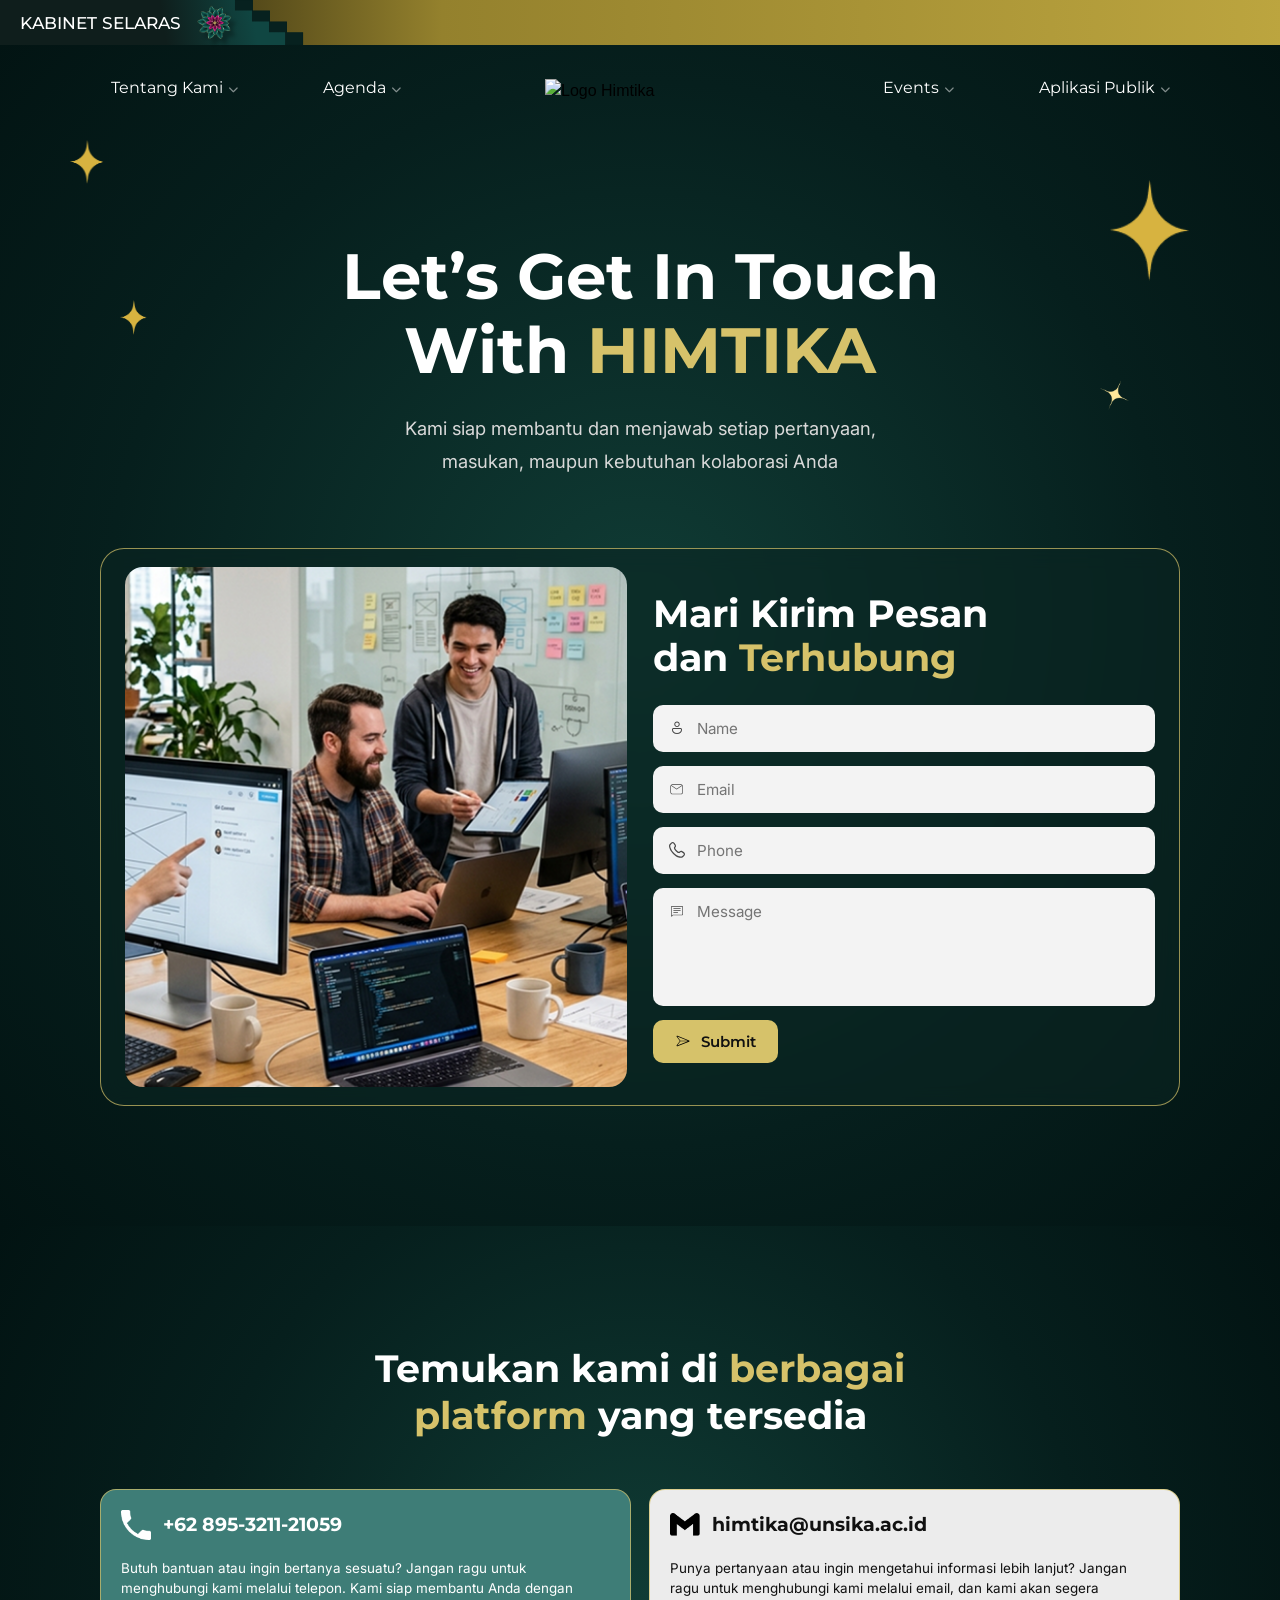
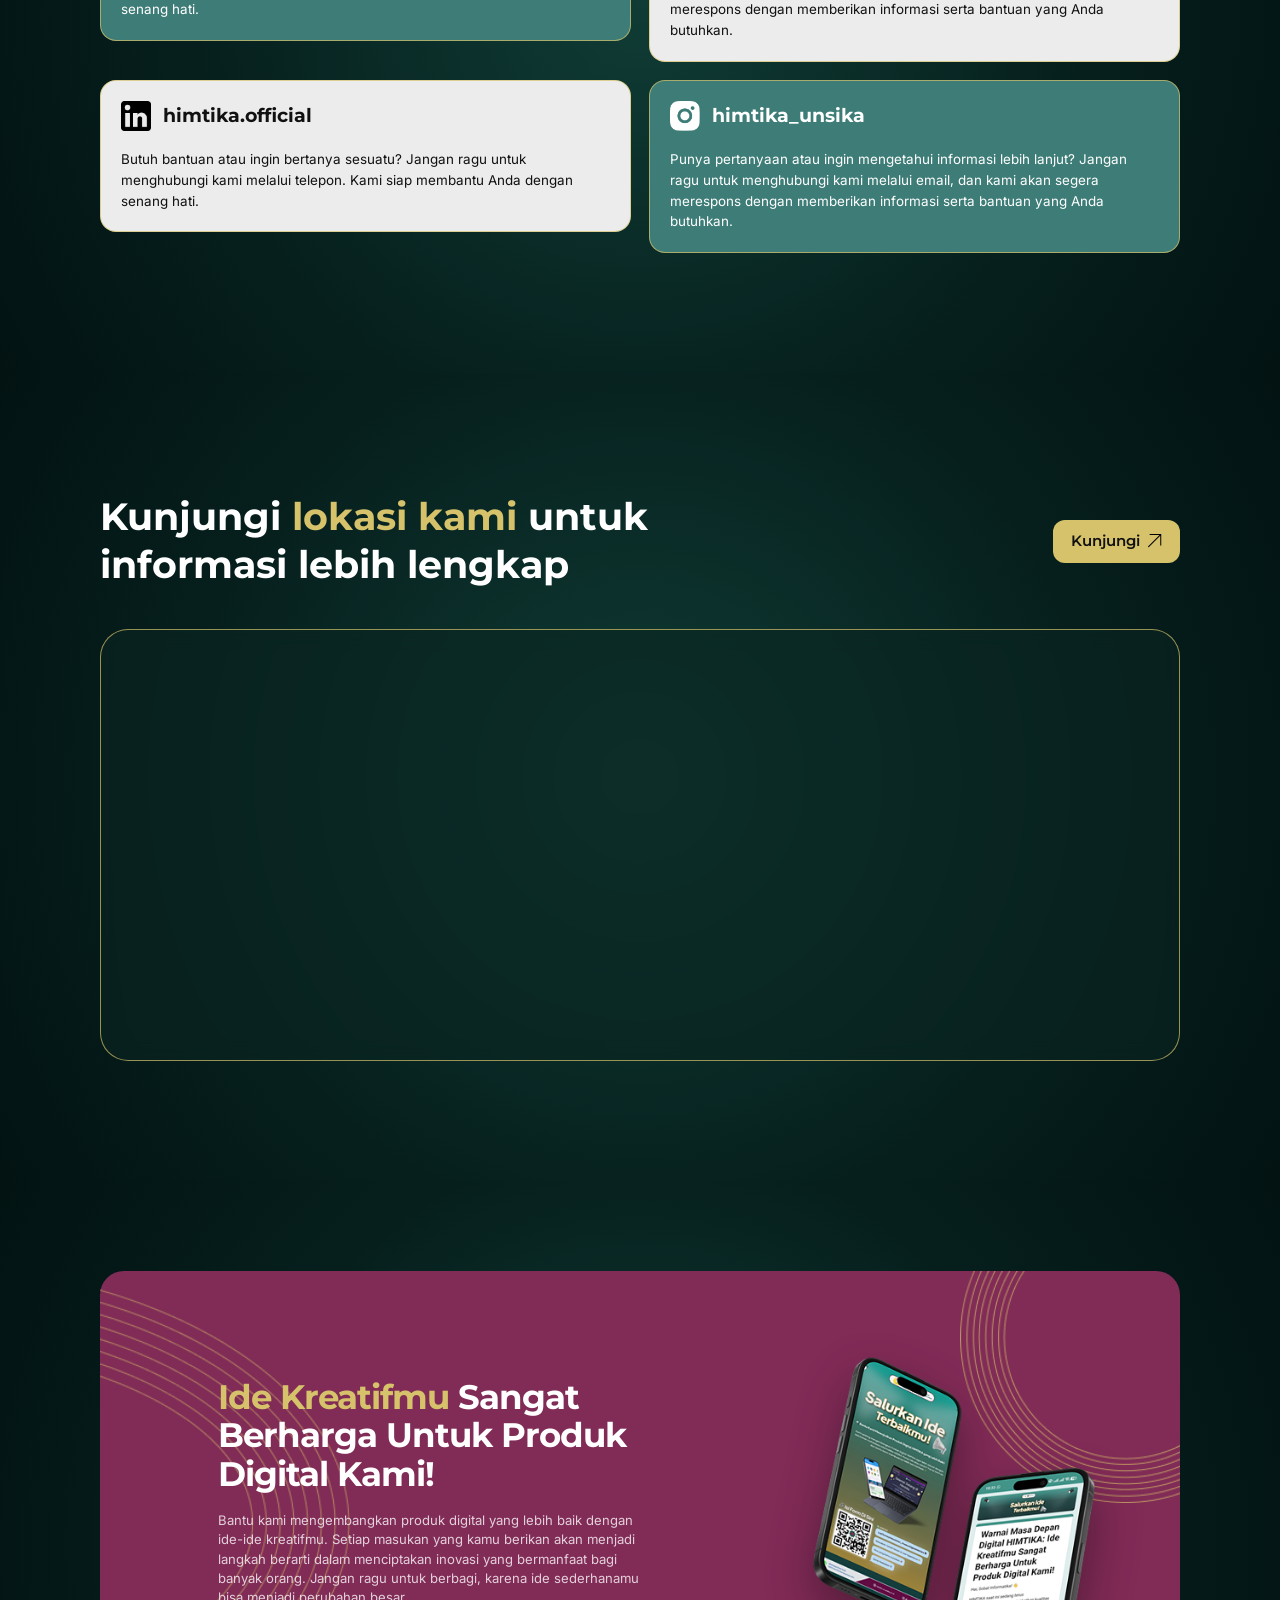
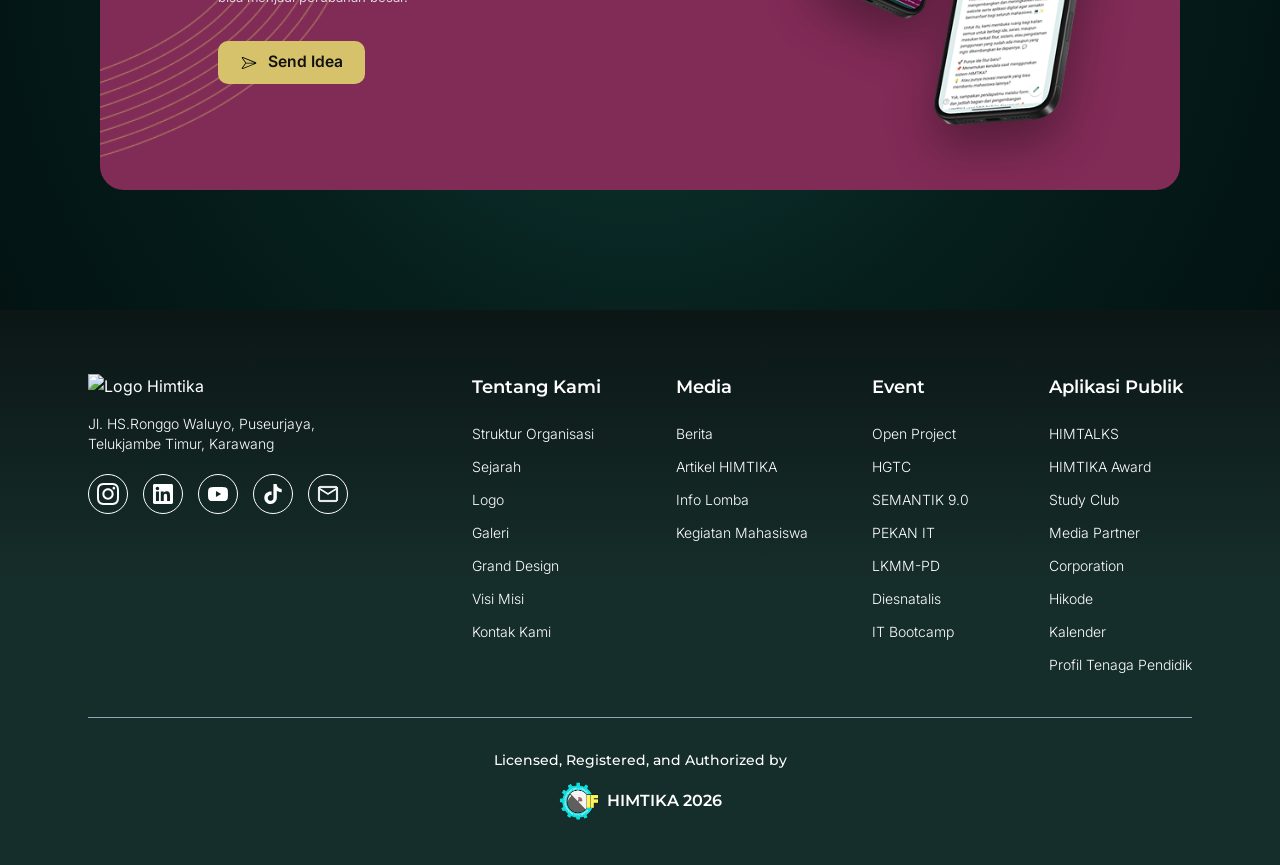
==== Contact-Us/index.html @ 3c277a7e "update link2" ====
<!DOCTYPE html>
<html lang="en">

<head>
    <meta charset="utf-8">
    <title>HIMTIKA - Himpunan Mahasiswa Informatika Unsika</title>

    <meta name="description" content="Rangkaian acara yang diselenggarakan untuk memperingati hari lahirnya HIMTIKA" />
    <meta name="keywords" content="HIMTIKA, Dies Natalis VIII, Himpunan Mahasiswa Informatika, UNSIKA, Informatika" />

    <!-- Stylesheets -->
    <link href="assets/css/style.css" rel="stylesheet">
    <link href="assets/css/responsive.css" rel="stylesheet">
    
    <link rel="stylesheet" href="https://cdnjs.cloudflare.com/ajax/libs/font-awesome/6.0.0-beta3/css/all.min.css">
    <link rel="shortcut icon" href="assets/img/logo/Himtika.png" type="image/x-icon">
    <link rel="icon" href="assets/img/logo/Himtika.png" type="image/x-icon">

    <!-- font -->
  <link rel="preconnect" href="https://fonts.googleapis.com">
  <link rel="preconnect" href="https://fonts.gstatic.com" crossorigin>

  <link href="https://fonts.googleapis.com/css2?family=Inter:wght@400;500;600;700;800&family=Montserrat:wght@600;700;800&display=swap" rel="stylesheet">


    
    <!-- Responsive -->
    <meta http-equiv="X-UA-Compatible" content="IE=edge">
    <meta name="viewport" content="width=device-width, initial-scale=1.0, maximum-scale=1.0, user-scalable=0">
</head>

<body>
    <div class="page-wrapper">
        <!-- Preloader -->
        <div class="preloader">
            <div class="icon"></div>
            <div class="other-icon"></div>
        </div>

        <!-- Main Header -->
        <header class="main-header header-absolute" id="main-header">
            <!-- Header Top -->
            <div class="header-top">
                <!-- Start Live News -->
                <div class="live-news top">
                    <div class="auto-container clearfix">
                        <div class="rectangle">
                            <span class="kabinet-selaras">KABINET SELARAS</span>
                            <img class="rectangle-img" src="assets/img/icon/main-rectangle.svg" alt="Rectangle">
                            <img class="rectangle-shadow" src="assets/img/icon/shadow-rectangle.svg"
                                alt="Shadow Rectangle"></img>
                            <img class="selaras" src="assets/img/logo/selaras.webp" alt="Selaras">
                        </div>
                        <div class="marquee">
                            <span>Nantikan berbagai <a href="https://www.instagram.com/himtika_unsika/"
                                    target="_blank">Events</a> seru HIMTIKA dengan selalu mengikuti akun media sosial
                                dan website kami!</span>
                        </div>
                    </div>
                </div>
                <!-- End Live News -->
            </div>

            <!-- Header Upper -->
            <div class="header-upper">
                <div class="inner-container">
                    <div class="auto-container clearfix">
                        <!--Nav Box-->
                        <div class="nav-outer clearfix">
                            <div class="logo-outer">
                                <a href="index.html">
                                    <img src="assets/img/logo/himtika-header.svg" alt="Logo Himtika"
                                        title="HIMTIKA">
                                </a>
                            </div>
                            <!--Mobile Navigation Toggler-->
                            <div class="mobile-nav-toggler"><span class="icon fas fa-bars"></span></div>

                            <!-- Main Menu -->
                            <nav class="main-menu navbar-expand-md navbar-light">
                                <div class="collapse navbar-collapse show clearfix" id="navbarSupportedContent">
                                    <ul class="navigation clearfix pull-left">
                                        <li class="dropdown">
                                            <a href="#">Tentang Kami<i
                                                    class="fas fa-chevron-down arrow"></i></a>
                                            <ul>
                                                <li>
                                                    <a href="https://himtika.cs.unsika.ac.id/sejarah-himtika/">Sejarah</a>
                                                </li>
                                                <li>
                                                    <a href="https://himtika.cs.unsika.ac.id/logo-himtika/">Logo</a>
                                                </li>
                                                <li>
                                                    <a href="https://himtika.cs.unsika.ac.id/visi-misi/">Visi Misi</a>
                                                </li>
                                                <li>
                                                    <a href="https://himtika.cs.unsika.ac.id/struktur-organisasi/">Struktur Organisasi</a>
                                                </li>
                                                <li>
                                                    <a href="https://himtika.cs.unsika.ac.id/grand-design-himtika-2024">Grand Design HIMTIKA</a>
                                                </li>
                                                <li>
                                                    <a href="https://himtika.cs.unsika.ac.id/galeri-himtika/">Galeri HIMTIKA</a>
                                                </li>
                                                <li>
                                                    <a href="https://himtika.cs.unsika.ac.id/kontak-kami/">Kontak Kami</a>
                                                </li>
                                            </ul>
                                        </li>
                                        <li class="dropdown"><a href="#">Agenda<i
                                                    class="fas fa-chevron-down arrow"></i></a>
                                            <ul class="sub_menu">
                                                <li><a href="https://himtika.cs.unsika.ac.id/himtika-awards/">Himtika
                                                        Awards</a></li>
                                            </ul>
                                        </li>
                                    </ul>

                                    <ul class="navigation pull-right clearfix">
                                        <li class="dropdown"><a href="#">Events<i
                                                    class="fas fa-chevron-down arrow"></i></a>
                                            <ul class="sub_menu">
                                                <li><a href="https://himtika.cs.unsika.ac.id/open-project/">Open
                                                        Project</a></li>
                                                <li><a href="https://himtika.cs.unsika.ac.id/semantik_9/">SEMANTIK</a>
                                                </li>
                                                <li><a href="https://himtika.cs.unsika.ac.id/studyclub-2024/">Study
                                                        Club</a></li>
                                                <li><a href="https://himtika.cs.unsika.ac.id/lkmmpd/">LKMM-PD</a></li>
                                                <li><a href="https://himtika.cs.unsika.ac.id/pekan-it/">Pekan IT</a>
                                                </li>
                                                <li><a
                                                        href="https://himtika.cs.unsika.ac.id/diesnatalis">Diesnatalis</a>
                                                </li>
                                                <li><a href="https://himtika.cs.unsika.ac.id/it-bootcamp/">IT
                                                        Bootcamp</a></li>
                                            </ul>
                                        </li>
                                        <li class="dropdown"><a href="#">Aplikasi Publik<i
                                                    class="fas fa-chevron-down arrow"></i></a>
                                            <ul class="sub_menu">
                                                <li><a href="https://himtalks.vercel.app/himtalks">Himtalks</a></li>
                                                <li><a href="https://himtika.cs.unsika.ac.id/hikode/">Hikode</a></li>
                                                <li><a href="https://himtika.cs.unsika.ac.id/kalendar/">Kalendar</a>
                                                </li>
                                                <li><a
                                                        href="https://himtika.cs.unsika.ac.id/corporation/">Corporation</a>
                                                </li>
                                                <li><a href="https://himtika.cs.unsika.ac.id/dosen/">Profil Tenaga
                                                        Pendidik</a></li>
                                            </ul>
                                        </li>
                                    </ul>
                                </div>
                            </nav>
                            <!-- Main Menu End-->
                        </div>
                    </div>
                </div>
            </div>
            <!--End Header Upper-->

            <!-- Mobile Menu  -->
            <div class="mobile-menu">
                <div class="menu-backdrop"></div>
                <div class="close-btn"><span class="icon fas fa-times" style="font-size: 28px;"></span></div>

                <nav class="menu-box">
                    <div class="nav-logo"><a href="index.html"><img src="assets/img/logo/himtika.png" alt=""
                                title=""></a></div>
                    <div class="menu-outer"></div>
                    <!--Social Links-->
                    <div class="social-links">
                        <ul class="clearfix">
                            <li>
                                <a href="https://www.instagram.com/himtika_unsika/" target="_blank"><i
                                        class="fab fa-instagram"></i></a>
                                <a href="https://www.linkedin.com/company/himtika/" target="_blank"><i
                                        class="fab fa-linkedin"></i></a>
                                <a href="https://www.youtube.com/@himtikaofficial4428" target="_blank"><i
                                        class="fab fa-youtube"></i></a>
                                <a href="https://www.tiktok.com/@himtika_unsika" target="_blank"><i
                                        class="fab fa-tiktok"></i></a>
                                <a href="https://mail.google.com/mail/?view=cm&fs=1&to=himtika@unsika.ac.id" target="_blank"><i
                                        class="fa-regular fa-envelope"></i></a>
                            </li>
                        </ul>
                    </div>
                </nav>
            </div>
            <!-- End Mobile Menu -->
        </header>
        <!-- End Main Header -->

        
<section class="contact-hero">

  <!-- decorative stars -->
  <img src="assets/long.png" class="star star-1" alt="">
  <img src="assets/long.png" class="star star-2" alt="">
  <img src="assets/wide.png" class="star star-3" alt="">
  <img src="assets/long.png" class="star star-4" alt="">

  <div class="auto-container">

    <div class="hero-text">
      <h1>
        Let’s Get In Touch <br>
        With <span>HIMTIKA</span>
      </h1>

      <p>
        Kami siap membantu dan menjawab setiap pertanyaan,<br> masukan, maupun kebutuhan kolaborasi Anda
      </p>
    </div>

    <div class="contact-box">

      <!-- image -->
      <div class="contact-image">
        <img src="assets/contact.png" alt="">
      </div>

      <!-- form -->
      <div class="contact-form">

        <h2>
          Mari Kirim Pesan <br>
          dan <span>Terhubung</span>
        </h2>

        <!-- FORM TETAP SAMA VISUALNYA, CUMA DITAMBAH ID + NAME -->
        <form id="contactForm" method="">

          <div class="input-box">
            <img src="assets/nama.svg" alt="">
            <input type="text" name="username" placeholder="Name">
          </div>

          <div class="input-box">
            <img src="assets/email.svg" alt="">
            <input type="email" name="email" placeholder="Email">
          </div>

          <div class="input-box">
            <img src="assets/phone.svg" alt="">
            <input type="text" name="phone" placeholder="Phone">
          </div>

          <div class="input-box textarea-box">
            <img src="assets/pesan.svg" alt="">
            <textarea name="comment" placeholder="Message"></textarea>
          </div>

          <button type="submit">
            <img src="assets/Pesawat.svg" alt="">
            Submit
          </button>

        </form>

      </div>

    </div>

  </div>
</section>

<!-- ONLY ADD SCRIPT (TIDAK SENTUH UI) -->
<script>
const scriptURL = "https://script.google.com/macros/s/AKfycbyoQOInEKuhytrSJQiJR6n3u-Tu2e714HyPl6Jo0d_sIv0jNWwjlyUCiAUloawFmO-I/exec";
const form = document.getElementById("contactForm");

form.addEventListener("submit", e => {
  e.preventDefault();

  fetch(scriptURL, {
    method: "POST",
    body: new FormData(form)
  })
  .then(response => response.text())
  .then(data => {
    alert("Terkirim 🚀");
    form.reset();
  })
  .catch(error => {
    alert("Gagal 😢");
    console.log(error);
  });
});
</script>

<!-- =========================================
     CONTACT PLATFORM SECTION
========================================= -->

<section class="platform-section">

    <div class="auto-container">

        <!-- TITLE -->
        <div class="platform-title">

            <h2>
                Temukan kami di <span>berbagai <br>
                platform</span> yang tersedia
            </h2>

        </div>

        <!-- GRID -->
<div class="platform-grid">

    <!-- CARD 1 -->
<a href="https://wa.me/62895321121059"
   class="platform-link"
   target="_blank">

    <div class="platform-card green-card">

        <div class="platform-header">
            <img src="assets/telp.png" alt="">
            <h3>+62 895-3211-21059</h3>
        </div>

        <p>
            Butuh bantuan atau ingin bertanya sesuatu?
            Jangan ragu untuk menghubungi kami melalui telepon.
            Kami siap membantu Anda dengan senang hati.
        </p>

    </div>

</a>

    <!-- CARD 2 -->
<a href="mailto:himtika@unsika.ac.id"
   class="platform-link">

    <div class="platform-card white-card">

        <div class="platform-header">
            <img src="assets/mail.png" alt="">
            <h3>himtika@unsika.ac.id</h3>
        </div>

        <p>
            Punya pertanyaan atau ingin mengetahui informasi lebih lanjut?
            Jangan ragu untuk menghubungi kami melalui email,
            dan kami akan segera merespons dengan memberikan
            informasi serta bantuan yang Anda butuhkan.
        </p>

    </div>

</a>

    <!-- CARD 3 -->
    <a href="https://www.linkedin.com/company/himtikaofficial/"
       class="platform-link"
       target="_blank">

        <div class="platform-card white-card">

            <div class="platform-header">
                <img src="assets/in.png" alt="">
                <h3>himtika.official</h3>
            </div>

            <p>
                Butuh bantuan atau ingin bertanya sesuatu?
                Jangan ragu untuk menghubungi kami melalui telepon.
                Kami siap membantu Anda dengan senang hati.
            </p>

        </div>

    </a>

    <!-- CARD 4 -->
    <a href="https://www.instagram.com/himtika_unsika?igsh=dmwzbDF4MjlwNHcw"
       class="platform-link"
       target="_blank">

        <div class="platform-card green-card">

            <div class="platform-header">
                <img src="assets/ig.png" alt="">
                <h3>himtika_unsika</h3>
            </div>

            <p>
                Punya pertanyaan atau ingin mengetahui informasi lebih lanjut?
                Jangan ragu untuk menghubungi kami melalui email,
                dan kami akan segera merespons dengan memberikan
                informasi serta bantuan yang Anda butuhkan.
            </p>

        </div>

    </a>

</div>
    </div>
</section>


<!-- =========================================
     MAP LOCATION SECTION
========================================= -->

<section class="maps-section">

    <div class="auto-container">

        <!-- TOP -->
        <div class="maps-top">

            <h2>
                Kunjungi <span>lokasi kami</span> untuk <br>
                informasi lebih lengkap
            </h2>

            <a href="https://maps.app.goo.gl/P3UYVWmLbXUGAi846" class="maps-button">
                Kunjungi
                <img src="assets/arrow.png" alt="">
            </a>

        </div>

        <!-- MAP -->
        <div class="card-maps">

            <iframe src="https://www.google.com/maps/embed?pb=!1m18!1m12!1m3!1d3294.279626168863!2d107.29929059999999!3d-6.3255723999999995!2m3!1f0!2f0!3f0!3m2!1i1024!2i768!4f13.1!3m3!1m2!1s0x2e69779e9b1fecad%3A0x5950cd784fba4873!2sPEMDA%2022!5e1!3m2!1sid!2sid!4v1778399836463!5m2!1sid!2sid" 
            width="600" 
            height="450" 
            style="border:0;" 
            allowfullscreen="" 
            loading="lazy" 
            referrerpolicy="no-referrer-when-downgrade">
        </iframe>

        </div>

    </div>

</section>


<!-- IDEA -->
<section class="idea-section">

  <!-- Ornamen kiri -->
  <img src="assets/circle2.png" 
       alt="" 
       class="ornament ornament-left">

  <!-- Ornamen kanan -->
  <img src="assets/circle1.png" 
       alt="" 
       class="ornament ornament-right">

  <div class="container idea-wrapper">

    <!-- Text -->
    <div class="idea-content">

      <h2 class="idea-title">
        <span>Ide Kreatifmu</span> Sangat
        Berharga Untuk
        Produk Digital Kami!
      </h2>

      <p class="idea-desc">
        Bantu kami mengembangkan produk digital yang lebih baik dengan ide-ide kreatifmu. Setiap
        masukan yang kamu berikan akan menjadi langkah berarti dalam menciptakan inovasi yang
        bermanfaat bagi banyak orang. Jangan ragu untuk berbagi, karena ide sederhanamu bisa menjadi
        perubahan besar.
      </p>

      <a href="https://forms.gle/dpkTctir2LRiBc7EA" class="idea-btn">
        <img src="assets/Pesawat.svg" alt="">
        Send Idea
      </a>

    </div>

    <!-- 1 gambar HP -->
    <div class="idea-image">
      <img src="assets/ip.png" alt="Mockup Phone">
    </div>

  </div>
</section>

        <!-- Back To Top Button -->
        <button class="button back-to-top" id="backToTop">
            <svg class="svg" xmlns="http://www.w3.org/2000/svg" height="25px" viewBox="0 -960 960 960" width="25px" fill="#000000">
                <path d="M440-160v-487L216-423l-56-57 320-320 320 320-56 57-224-224v487h-80Z"></path>
            </svg>
        </button>
        <!-- Back To Top Button -->

        <!----Start Footer-->
        <footer class="site-footer">
            <div class="footer-container">
                <div class="footer-main-row">
                    <div class="footer-brand-col">
                        <div class="brand-content">
                            <div class="logo-address-group">
                                <img src="assets/img/logo/himtika-header.svg" alt="Logo Himtika" class="footer-logo" />
                                <p class="footer-address">Jl. HS.Ronggo Waluyo, Puseurjaya, Telukjambe Timur, Karawang</p>
                            </div>
                            <div class="footer-social-wrapper">
                                <a href="https://www.instagram.com/himtalks_?igsh=MW5tYm1iNG9udDB3dA==" target="_blank" class="footer-social-link">
                                    <svg width="22" viewBox="0 0 24 24" fill="currentColor" xmlns="http://www.w3.org/2000/svg"><path d="M12 0C8.74 0 8.333.015 7.053.072 5.775.132 4.905.333 4.14.63c-.789.306-1.459.717-2.126 1.384S.935 3.35.63 4.14C.333 4.905.131 5.775.072 7.053.012 8.333 0 8.74 0 12s.015 3.667.072 4.947c.06 1.277.261 2.148.558 2.913.306.788.717 1.459 1.384 2.126.667.666 1.336 1.079 2.126 1.384.766.296 1.636.499 2.913.558C8.333 23.988 8.74 24 12 24s3.667-.015 4.947-.072c1.277-.06 2.148-.262 2.913-.558.788-.306 1.459-.718 2.126-1.384.666-.667 1.079-1.335 1.384-2.126.296-.765.499-1.636.558-2.913.06-1.28.072-1.687.072-4.947s-.015-3.667-.072-4.947c-.06-1.277-.262-2.149-.558-2.913-.306-.789-.718-1.459-1.384-2.126C21.319 1.347 20.651.935 19.86.63c-.765-.297-1.636-.499-2.913-.558C15.667.012 15.26 0 12 0zm0 2.16c3.203 0 3.585.016 4.85.071 1.17.055 1.805.249 2.227.415.562.217.96.477 1.382.896.419.42.679.819.896 1.381.164.422.36 1.057.413 2.227.057 1.266.07 1.646.07 4.85s-.015 3.585-.074 4.85c-.061 1.17-.256 1.805-.421 2.227-.224.562-.479.96-.899 1.382-.419.419-.824.679-1.38.896-.42.164-1.065.36-2.235.413-1.274.057-1.649.07-4.859.07-3.211 0-3.586-.015-4.859-.074-1.171-.061-1.816-.256-2.236-.421-.569-.224-.96-.479-1.379-.899-.421-.419-.69-.824-.9-1.38-.165-.42-.359-1.065-.42-2.235-.045-1.26-.061-1.649-.061-4.844 0-3.196.016-3.586.061-4.861.061-1.17.255-1.814.42-2.234.21-.57.479-.96.9-1.381.419-.419.81-.689 1.379-.898.42-.166 1.051-.361 2.221-.421 1.275-.045 1.65-.06 4.859-.06l.045.03zm0 3.678c-3.405 0-6.162 2.76-6.162 6.162 0 3.405 2.76 6.162 6.162 6.162 3.405 0 6.162-2.76 6.162-6.162 0-3.405-2.76-6.162-6.162-6.162zM12 16c-2.21 0-4-1.79-4-4s1.79-4 4-4 4 1.79 4 4-1.79 4-4 4zm7.846-10.405c0 .795-.646 1.44-1.44 1.44-.795 0-1.44-.646-1.44-1.44 0-.794.646-1.439 1.44-1.439.793-.001 1.44.645 1.44 1.439z" /></svg>
                                </a>
                                <a href="https://www.linkedin.com/company/himtika/" target="_blank" class="footer-social-link">
                                    <svg width="20" viewBox="0 0 24 24" fill="currentColor" xmlns="http://www.w3.org/2000/svg"><path d="M22.2235 0H1.772C0.792 0 0 0.7735 0 1.73V22.265C0 23.222 0.792 24 1.772 24H22.2235C23.2035 24 24 23.222 24 22.27V1.73C24 0.773 23.203 0 22.2235 0ZM7.12 20.4515H3.558V8.9955H7.1205L7.12 20.4515ZM5.339 7.435C5.06781 7.43546 4.79918 7.38246 4.54849 7.27903C4.29779 7.17559 4.06995 7.02376 3.87798 6.83221C3.686 6.64065 3.53367 6.41314 3.4297 6.16267C3.32572 5.9122 3.27213 5.64369 3.272 5.3725C3.27213 5.10131 3.32572 4.8328 3.4297 4.58233C3.53367 4.33186 3.686 4.10435 3.87798 3.91279C4.06995 3.72124 4.29779 3.56941 4.54849 3.46597C4.79918 3.36254 5.06781 3.30954 5.339 3.31C5.88601 3.31 6.41061 3.5273 6.79741 3.91409C7.1842 4.30089 7.4015 4.82549 7.4015 5.3725C7.4015 5.91951 7.1842 6.44411 6.79741 6.83091C6.41061 7.2177 5.88601 7.435 5.339 7.435ZM20.4515 20.452H16.894V14.883C16.894 13.5565 16.8705 11.8455 15.042 11.8455C13.1905 11.8455 12.9095 13.2935 12.9095 14.789V20.4515H9.356V8.9955H12.769V10.5605H12.8155C13.289 9.6605 14.4515 8.7095 16.181 8.7095C19.786 8.7095 20.4515 11.0815 20.4515 14.1655V20.452Z" /></svg>
                                </a>
                                <a href="https://www.youtube.com/@himtikaofficial4428" target="_blank" class="footer-social-link">
                                    <svg width="20" viewBox="0 0 24 24" fill="currentColor" xmlns="http://www.w3.org/2000/svg"><path d="M23.498 6.186a3.016 3.016 0 0 0-2.122-2.136C19.505 3.545 12 3.545 12 3.545s-7.505 0-9.377.505A3.017 3.017 0 0 0 .502 6.186C0 8.07 0 12 0 12s0 3.93.502 5.814a3.016 3.016 0 0 0 2.122 2.136c1.871.505 9.376.505 9.376.505s7.505 0 9.377-.505a3.015 3.015 0 0 0 2.122-2.136C24 15.93 24 12 24 12s0-3.93-.502-5.814zM9.545 15.568V8.432L15.818 12l-6.273 3.568z" /></svg>
                                </a>
                                <a href="https://www.tiktok.com/@himtika_unsika" target="_blank" class="footer-social-link">
                                    <svg width="20" viewBox="0 0 24 24" fill="currentColor" xmlns="http://www.w3.org/2000/svg"><path d="M12.525.02c1.31-.02 2.61-.01 3.91-.02.08 1.53.63 3.09 1.75 4.17 1.12 1.11 2.7 1.62 4.24 1.79v4.03c-1.44-.05-2.89-.35-4.2-.97-.57-.26-1.1-.59-1.62-.93-.01 2.92.01 5.84-.02 8.75-.08 1.4-.54 2.79-1.35 3.94-1.31 1.92-3.58 3.17-5.91 3.21-1.43.08-2.86-.31-4.08-1.03-2.02-1.19-3.44-3.37-3.65-5.71-.02-.5-.03-1-.01-1.49.18-1.9 1.12-3.72 2.58-4.96 1.66-1.44 3.98-2.13 6.15-1.72.02 1.48-.04 2.96-.04 4.44-.99-.32-2.15-.23-3.02.37-.63.41-1.11 1.04-1.36 1.75-.21.51-.15 1.07-.14 1.61.24 1.64 1.82 3.02 3.5 2.87 1.12-.01 2.19-.66 2.77-1.61.19-.33.4-.67.41-1.06.1-1.79.06-3.57.07-5.36.01-4.03-.01-8.05.02-12.07z" /></svg>
                                </a>
                                <a href="https://mail.google.com/mail/?view=cm&fs=1&to=himtika@unsika.ac.id" target="_blank" class="footer-social-link">
                                    <svg width="24" viewBox="0 0 28 28" fill="currentColor" xmlns="http://www.w3.org/2000/svg"><path d="M4.66626 5.1665H23.3333C24.3403 5.1665 25.1661 5.99247 25.1663 6.99951V20.9995C25.1663 22.0067 24.3404 22.8335 23.3333 22.8335H4.66626C3.65922 22.8333 2.83325 22.0066 2.83325 20.9995V6.99951C2.83342 6.05552 3.55932 5.27085 4.47974 5.17627L4.66626 5.1665ZM23.0686 8.90869L13.9993 14.5767L4.93188 8.90869L4.16626 8.43115V21.4995H23.8333V8.43115L23.0686 8.90869ZM4.40161 7.42432L13.7346 13.2573L14.0002 13.4224L14.2649 13.2573L23.5979 7.42432L25.0764 6.49951H2.9231L4.40161 7.42432Z" fill="currentColor" stroke="currentColor"/></svg>
                                </a>
                            </div>
                        </div>
                    </div>

                    <div class="footer-grid-col">
                        <div class="footer-links-grid">
                            <div class="link-group tentang-kami">
                                <div>
                                    <h3 class="group-title">Tentang Kami</h3>
                                    <ul class="group-list">
                                        <li><a href="https://himtika.cs.unsika.ac.id/struktur-organisasi">Struktur Organisasi</a></li>
                                        <li><a href="https://himtika.cs.unsika.ac.id/sejarah-himtika">Sejarah</a></li>
                                        <li><a href="https://himtika.cs.unsika.ac.id/logo-himtika">Logo</a></li>
                                        <li><a href="https://himtika.cs.unsika.ac.id/galeri-himtika">Galeri</a></li>
                                        <li><a href="https://himtika.cs.unsika.ac.id/grand-design-himtika-2024">Grand Design</a></li>
                                        <li><a href="https://himtika.cs.unsika.ac.id/visi-misi">Visi Misi</a></li>
                                        <li><a href="https://himtika.cs.unsika.ac.id/kontak-kami">Kontak Kami</a></li>
                                    </ul>
                                </div>
                            </div>

                            <div class="link-group align-right-lg media-hp-footer">
                                <div>
                                    <h3 class="group-title">Media</h3>
                                    <ul class="group-list">
                                        <li><a href="https://www.instagram.com/himtika_unsika/" target="_blank">Berita</a></li>
                                        <li><a href="https://www.instagram.com/himtika_unsika/" target="_blank">Artikel HIMTIKA</a></li>
                                        <li><a href="https://www.instagram.com/cnc_himtika/" target="_blank">Info Lomba</a></li>
                                        <li><a href="https://www.instagram.com/himtika_unsika/" target="_blank">Kegiatan Mahasiswa</a></li>
                                    </ul>
                                </div>
                            </div>

                            <div class="link-group align-center-lg">
                                <div>
                                    <h3 class="group-title">Event</h3>
                                    <ul class="group-list">
                                        <li><a href="https://himtika.cs.unsika.ac.id/open-project/" target="_blank">Open Project</a></li>
                                        <li><a href="https://himtika.cs.unsika.ac.id/hgtc/" target="_blank">HGTC</a></li>
                                        <li><a href="https://himtika.cs.unsika.ac.id/semantik_9/" target="_blank">SEMANTIK 9.0</a></li>
                                        <li><a href="https://himtika.cs.unsika.ac.id/pekan-it/" target="_blank">PEKAN IT</a></li>
                                        <li><a href="https://himtika.cs.unsika.ac.id/lkmmpd/" target="_blank">LKMM-PD</a></li>
                                        <li><a href="https://himtika.cs.unsika.ac.id/diesnatalis/" target="_blank">Diesnatalis</a></li>
                                        <li><a href="https://himtika.cs.unsika.ac.id/it-bootcamp/" target="_blank">IT Bootcamp</a></li>
                                    </ul>
                                </div>
                            </div>

                            <div class="link-group align-right-lg aplikasi-publik">
                                <div>
                                    <h3 class="group-title aplikasi-publik">Aplikasi Publik</h3>
                                    <ul class="group-list">
                                        <li><a href="https://himtalks.vercel.app/himtalks" target="_blank">HIMTALKS</a></li>
                                        <li><a href="https://himtika.cs.unsika.ac.id/himtika-awards/" target="_blank">HIMTIKA Award</a></li>
                                        <li><a href="https://himtika.cs.unsika.ac.id/studyclub-2024/" target="_blank">Study Club</a></li>
                                        <li><a href="https://himtika.cs.unsika.ac.id/media-partner/" target="_blank">Media Partner</a></li>
                                        <li><a href="https://himtika.cs.unsika.ac.id/corporation/" target="_blank">Corporation</a></li>
                                        <li><a href="https://himtika.cs.unsika.ac.id/hikode/" target="_blank">Hikode</a></li>
                                        <li><a href="https://himtika.cs.unsika.ac.id/kalender/" target="_blank">Kalender</a></li>
                                        <li><a href="https://himtika.cs.unsika.ac.id/dosen/" target="_blank">Profil Tenaga Pendidik</a></li>
                                    </ul>
                                </div>
                            </div>
                        </div>
                    </div>
                </div>

                <div class="footer-bottom">
                    <p class="copyright-text">Licensed, Registered, and Authorized by</p>
                    <div class="authorized-brand">
                        <img src="assets/img/logo/HIMTIKA.webp" alt="HIMTIKA" class="mini-logo" />
                        <span>HIMTIKA 2026</span>
                    </div>
                </div>
            </div>
        </footer>
        <!-- Footer End -->

    </div>
    <!--End pagewrapper-->
    <script src="assets/js/jquery.js"></script>
    <script src="assets/js/scrollbar.js"></script>
    <script src="assets/js/script.js"></script>
</body>

</html>
---- Contact-Us/assets/css/style.css ----
/* @import url('https://fonts.googleapis.com/css?family=Figtree'); */
@import url('https://fonts.googleapis.com/css2?family=Figtree:ital,wght@0,300..900;1,300..900&family=Montserrat:ital,wght@0,100..900;1,100..900&display=swap');
@import url('scrollbar.css');
@import url('animated.css'); /* animasi */

* {
    margin: 0;
    padding: 0;
    box-sizing: border-box; /* Sangat krusial biar padding gak nambah lebar elemen */
	
}
html {
	scroll-behavior: smooth;
	line-height: 1.5; 
    -webkit-text-size-adjust: 100%;
    font-family: sans-serif;
}
body {
	overflow-x: hidden;
	border:none;
	outline:none;
	font-size: 100%;
	line-height: inherit;
}
h1, h2, h3, h4, h5, h6 {
    font-size: inherit;
    font-weight: inherit;
}
p {
    margin: 0; 
    line-height: 1.5; 
}
img, svg {
    display: block;
    vertical-align: middle;
}
a {
    text-decoration: none;
	color: inherit;
}
ul,li{
	list-style:none;
}

::-webkit-scrollbar {
	display: none; /* Hide scrollbar for Chrome, Safari and Opera */
}

.page-wrapper{
	position:relative;
	margin:0 auto;
	width:100%;
	min-width:300px;
	z-index: 9;
	overflow: hidden;
}

.auto-container{
	position:static;
	max-width:1200px;
	padding:0px 15px;
	margin:0 auto;
}

ul,li{
	list-style:none;
	padding:0px;
	margin:0px;	
}

/* Posisi navbar kanan dan kiri */

.pull-right{
	float: right;
}

.pull-left{
	float: left;
}

/* Preloader */

.preloader{ 
	position:fixed; 
	left:0px; 
	top:0px; 
	width:100%; 
	height:100%; 
	z-index:999999; 
	background-color:rgba(0,0,0,0); 
} 

.preloader .icon{ 
	position:fixed; 
	left:0px; 
	top:0px; 
	width:100%; 
	height:100%; 
	z-index:1; 
	background-color:rgba(0,0,0,0); 
	background-position:center center; 
	background-repeat:no-repeat; 
	background-image:url(../img/icon/gear\ full\ 9.svg);

	/* GANTI INI: Pakai Pixel biar anteng pas browser ditarik */
    background-size: 974px auto;

	-webkit-transition: all 200ms ease;
	-moz-transition: all 200ms ease;
	-ms-transition: all 200ms ease;
	-o-transition: all 200ms ease;
	transition: all 200ms ease;
	animation: 2s gearAnimation linear infinite;
} 

.preloader .other-icon{ 
	position:fixed; 
	left:0px; 
	top:0px; 
	width:100%; 
	height:100%; 
	z-index:2; 
	background-color:rgba(0,0,0,0); 
	background-position:center center; 
	background-repeat:no-repeat; 
	background-image:url(../img/icon/rebuild\ tanpa\ gear.svg);
	/* GANTI INI: Pakai Pixel juga biar sinkron */
    background-size: 397px auto;
	-webkit-transition: all 200ms ease;
	-moz-transition: all 200ms ease;
	-ms-transition: all 200ms ease;
	-o-transition: all 200ms ease;
	transition: all 200ms ease;
	margin-left: 34px;
} 

.page-loaded .preloader .icon,
.page-loaded .preloader .other-icon{
	opacity:0; 
}

.preloader:before{
	content:'';
	position:absolute;
	left:0;
	top:0;
	width:100%;
	height:100%;
	background:#ffffff;
	z-index:0; 
	-webkit-transform:translateX(0%);
	-ms-transform:translateX(0%);
	transform:translateX(0%);
	-webkit-transition: all 800ms ease;
	-moz-transition: all 800ms ease;
	-ms-transition: all 800ms ease;
	-o-transition: all 800ms ease;
	transition: all 800ms ease;
}

.page-loaded .preloader:before{
	-webkit-transform:translateX(-101%);
	-ms-transform:translateX(-101%);
	transform:translateX(-101%);
}

.preloader:after{
	content:'';
	position:absolute;
	left:0;
	top:0;
	width:100%;
	height:100%;
	background: linear-gradient(to right, #0F1E1C, #1e3d39);
	z-index:2; 
	-webkit-transform:translateX(101%);
	-ms-transform:translateX(101%);
	transform:translateX(101%);
	-webkit-transition: all 800ms ease;
	-moz-transition: all 800ms ease;
	-ms-transition: all 800ms ease;
	-o-transition: all 800ms ease;
	transition: all 800ms ease;
}

.page-loaded .preloader:after{
	-webkit-transform:translateX(-101%);
	-ms-transform:translateX(-101%);
	transform:translateX(-101%);
}

/* Main Header */

/* State 1: Saat di atas (Sticky & Transparan) */
.header-absolute {
    position: absolute !important;
    background-color: transparent !important;
    box-shadow: none !important;
    top: 0;
}

/* State 2: Saat Melayang (Fixed & Glassy) */
.header-fixed {
    position: fixed !important;
    top: 0;
    background-color: rgba(22, 46, 43, 0.4) !important; /* Warna himtika-dark dengan opacity */
    backdrop-filter: blur(10px);
    -webkit-backdrop-filter: blur(10px);
    box-shadow: 0 4px 30px rgba(0, 0, 0, 0.1);
    border-bottom: 1px solid rgba(255, 255, 255, 0.1);
	box-shadow: 0 4px 8px rgba(0, 0, 0, 1); /* Shadow di bawah header */
}

/* .main-header{
	position: fixed;
	display: block;
	width: 100%;
	z-index: 99999;
	background-color:#252742;
} */
.main-header{
	display: block;
	width: 100%;
	z-index: 99999;
	transition: transform 0.5s ease, opacity 0.5s ease !important;
	
}

.main-header .header-top{
	position: relative;
	transition: opacity 0.3s ease;
}

/* Live News */

.live-news {
    background: linear-gradient(to right, black 0%, #94812d 30%, #c5ad43 100%);
    position: fixed;
    width: 115%;
    height: 45px;
    top: 0;
    left: 0;
}

.live-news .auto-container {
    max-width: 100% !important;
    padding: 0 30px !important;
    margin: 0 !important;
}

.live-news .rectangle {
    position: absolute;
    left: 0;
    top: 0;
    width: 310.5px;
    height: 45px;
    z-index: 2;
    display: flex;
    align-items: center;
    justify-content: center;
	gap: 15px;
    box-shadow: #1C1E32;
}

.live-news .rectangle .rectangle-img {
    width: 100%;
    height: 100%;
    position: absolute;
    top: 0;
    left: -13px;
    z-index: 1;
}

.live-news .rectangle .rectangle-shadow {
    width: 100%;
    height: 100%;
    position: absolute;
    top: 0;
    left: 5px;
    z-index: 0;
}

.live-news .rectangle .kabinet-selaras {
    position: relative;
    z-index: 2;
    color: white;
    font-size: 17px;
    font-weight: 500;
    line-height: 20px;
	font-family: "Montserrat";
}

.live-news .rectangle .selaras {
    position: relative;
    z-index: 2;
    width: 45px;
    height: 45px;
    margin: 10px 50px 0 0;
}

.live-news .marquee {
    width: 100%;
    overflow: hidden;
    white-space: nowrap;
    box-sizing: border-box;
    position: relative;
    z-index: 1;
	
}

.live-news .marquee span {
    display: inline-block;
    padding-left: 100%;
    animation: marquee 20s linear infinite;
    color: white;
    align-content: center;
    line-height: 45px;
    font-size: 16px;
    font-family: "Figtree";
	text-shadow: 2px 2px 2px #000040;
}

.live-news .marquee span a {
    color: white;
    text-decoration: underline;
    font-weight: bold;
}

.live-news .marquee span:hover {
    animation-play-state: paused;
}

.main-header .header-top .top{
	position: relative;
}

/*=== Header Upper ===*/
.header-upper{
	position: relative;
	top: 0;
	/* background-color:#252742; */
	height: 87px;
	left: 0;
    right: 0;
	/* box-shadow: 0 4px 8px rgba(0, 0, 0, 1); Shadow di bawah header */
    transition: top 0.3s ease, opacity 0.3s ease, transform 0.3s ease;
}

.header-upper.sticky {
    top: 0;  /* Header akan berada di atas */
}

.main-header .nav-outer .logo-outer{
	position: absolute;
	left: 50%;
	z-index:2;
	transform: translateX(-50%);
	margin-top: 5px;
}

.main-header .nav-outer{
	display: flex;
	align-items: center;
	justify-content: flex-start;
	gap: 15px;
	position: sticky;
	float: right;
	width:100%;
	z-index:1;
}
/* 
.main-header .nav-outer .logo-header{
	display: inline-block;
	max-width: 200px;
	position: relative;
} */

.main-header .nav-outer .logo-outer img{
	position: relative;
	display: inline-block;
	width: 190px;
	/* height: 200px; */
}

/* Main Menu */

.main-menu{
	position:relative;
	float:left;
	width:90%;
	padding: 7px 0;
	margin: auto;
}

.main-menu .navbar-collapse{
	padding:0px;
	display:block !important;
}

.main-menu .navigation{
	position:relative;
	margin: -3px;
}

.main-menu .navigation > li{
	position:relative;
	float:left;
	z-index:2;
	padding:25px 0px;
	margin-right: 85px;
	-webkit-transition:all 300ms ease;
	-moz-transition:all 300ms ease;
	-ms-transition:all 300ms ease;
	-o-transition:all 300ms ease;
	transition:all 300ms ease;
}

.main-menu .navigation > li:last-child{
	margin-right:0px;
}

.main-menu .navigation > li > a{
	font-family: "Montserrat";
	position:relative;
	display:block;
	text-align:center;
	font-size:16px;
	line-height:28px;
	font-weight:400;
	opacity:1;
	color:white;
	padding: 0px;
	z-index:1;
	-webkit-transition:all 300ms ease;
	-moz-transition:all 300ms ease;
	-ms-transition:all 300ms ease;
	-o-transition:all 300ms ease;
	transition:all 300ms ease;
}

.main-menu .navigation > li:hover > a,
.main-menu .navigation > li.current > a{
	color: #ffffff;
}

.main-menu .navigation > li > ul{
	position:absolute;
	left:0px;
	top:100%;
	width:230px;
	z-index:100; 
	display: block !important;
	opacity: 0;
    visibility: hidden;
	overflow: hidden;

    transform: translateY(30px);
    transition: all 400ms ease; 

	padding: 0px 0px;
	background-color: #ffffff;
	border-top: 2px solid #00978d;
	border-bottom: 2px solid #00978d;
	-moz-transform: translateY(30px);
	-webkit-transform: translateY(30px);
	-ms-transform: translateY(30px);
	-o-transform: translateY(30px);
    transform: translateY(30px);
	-webkit-box-shadow:2px 2px 5px 1px rgba(0,0,0,0.05),-2px 0px 5px 1px rgba(0,0,0,0.05);
	-ms-box-shadow:2px 2px 5px 1px rgba(0,0,0,0.05),-2px 0px 5px 1px rgba(0,0,0,0.05);
	-o-box-shadow:2px 2px 5px 1px rgba(0,0,0,0.05),-2px 0px 5px 1px rgba(0,0,0,0.05);
	-moz-box-shadow:2px 2px 5px 1px rgba(0,0,0,0.05),-2px 0px 5px 1px rgba(0,0,0,0.05);
	box-shadow:2px 2px 5px 1px rgba(0,0,0,0.05),-2px 0px 5px 1px rgba(0,0,0,0.05);
	border-radius: 8px;
}

.main-menu .navigation > li > ul > li{
	position:relative;
	width:100%;
	border-bottom:1px solid rgba(0,0,0,0.10);
}

.main-menu .navigation > li > ul > li:last-child{
	border-bottom:none;	
}

.main-menu .navigation > li > ul > li:before{
	position:absolute;
	content:'';
	left:0px;
	top:0px;
	width:0%;
	height:100%;
	display:block;
	background:#104642;
	transition:all 500ms ease;
	-moz-transition:all 500ms ease;
	-webkit-transition:all 500ms ease;
	-ms-transition:all 500ms ease;
	-o-transition:all 500ms ease;
}

.main-menu .navigation > li > ul > li:hover:before{
	width:100%;
}

.main-menu .navigation li a {
    text-decoration: none;
}

.main-menu .navigation > li > ul > li > a {
	position:relative;
	display:block;
	padding:12px 20px;
	line-height:24px;
	font-weight:500;
	font-size:15px;
	font-family: "Figtree";
	text-decoration: none;
	text-transform:capitalize;
	color:#252525;
	text-align: left;
	transition:all 500ms ease;
	-moz-transition:all 500ms ease;
	-webkit-transition:all 500ms ease;
	-ms-transition:all 500ms ease;
	-o-transition:all 500ms ease;
}

.main-menu .navigation > li > ul > li:hover > a{
	color:#ffffff;
}

.arrow {
    font-size: 10px;
    margin-left: 6px;
    transition: transform 0.3s ease;
	opacity: 0.5;
}

.main-menu .dropdown:hover .arrow {
    transform: rotate(180deg);
	opacity: 1;
}

.main-menu .navigation > li > ul > li.dropdown > a:after{
	font-family: "Figtree";
	content: "\f105";
	position:absolute;
	right:20px;
	top:12px;
	display:block;
	line-height:24px;
	font-size:16px;
	font-weight:800;
	text-align:center;
	z-index:5;	
}

.main-menu .navigation > li > ul > li > ul.from-right{
	left:auto;
	right:0px;	
}

.main-menu .navigation > li > ul > li > ul > li{
	position:relative;
	width:100%;
	border-bottom:1px solid rgba(0,0,0,0.10);
}

.main-menu .navigation > li > ul > li > ul > li:last-child{
	border-bottom:none;	
}

.main-menu .navigation > li > ul > li > ul > li:hover:before{
	width:100%;	
}

.main-menu .navigation > li > ul > li > ul > li:last-child{
	border-bottom:none;	
}

.main-menu .navigation > li > ul > li > ul > li > a{
	position:relative;
	display:block;
	padding:12px 20px;
	line-height:24px;
	font-weight:500;
	font-size:15px;
	font-family: "Figtree";
	text-transform:capitalize;
	color:#252525;
	text-align: left;
	transition:all 500ms ease;
	-moz-transition:all 500ms ease;
	-webkit-transition:all 500ms ease;
	-ms-transition:all 500ms ease;
	-o-transition:all 500ms ease;
}

.main-menu .navigation > li > ul > li > ul > li:hover > a{
	color:#ffffff;
}

.main-menu .navigation .dropdown {
    position: relative;
    display: inline-block;
}

.main-menu .navigation > li.dropdown:hover > ul{
	visibility:visible;
	opacity:1;
	-moz-transform: translateY(0);
	-webkit-transform: translateY(0);
	-ms-transform: translateY(0);
	-o-transform: translateY(0);
    transform: translateY(0);
	transition:all 400ms ease;
	-moz-transition:all 300ms ease;
	-webkit-transition:all 500ms ease;
	-ms-transition:all 300ms ease;
	-o-transition:all 300ms ease;
}

.main-menu .navigation li.dropdown .dropdown-btn{
	position:absolute;
	width:34px;
	height:30px;
	border:1px solid #ffffff;
	text-align:center;
	font-size:16px;
	line-height:26px;
	color:#ffffff;
	cursor:pointer;
	z-index:5;
	display:none;
}

.dropdown-toggle::after{
	display: none;
}

/* Mobile Menu */

.nav-outer .mobile-nav-toggler{
	position: relative;
	float: right;
	font-size: 40px;
	line-height: 50px;
	cursor: pointer;
	color: white;
	display: none;
}

.mobile-menu{
	position: fixed;
	right: 0;
	top: 0;
	width: 300px;
	padding-right:20px;
	max-width:100%;
	height: 100vh; /*diubah dari 100% jadi 100vh*/
	opacity: 0;
	visibility: hidden;
	z-index: 9999999 !important;
}

.mobile-menu .navbar-collapse{
	display:block !important;	
}

.mobile-menu .nav-logo{
	position:relative;
	padding:30px 25px;
	text-align:left;	
}

.mobile-menu-visible{
	overflow: hidden;
}

.mobile-menu-visible .mobile-menu{
	opacity: 1;
	visibility: visible;
}

.mobile-menu .menu-backdrop{
	position: fixed;
	right: 0;
	top: 0;
	width: 100%;
	height: 100vh; /*diubah dari 100% jadi 100vh*/
	z-index: 1;
	background: #162E2B;
	-webkit-transform: translateX(101%);
	-ms-transform: translateX(101%);
	transform: translateX(101%);
	transition: all 900ms ease;
    -moz-transition: all 900ms ease;
    -webkit-transition: all 900ms ease;
    -ms-transition: all 900ms ease;
    -o-transition: all 900ms ease;
}

.mobile-menu-visible .mobile-menu .menu-backdrop{
	opacity: 0.70;
	visibility: visible;
	-webkit-transition:all 0.7s ease;
	-moz-transition:all 0.7s ease;
	-ms-transition:all 0.7s ease;
	-o-transition:all 0.7s ease;
	transition:all 0.7s ease;
	-webkit-transform: translateX(0%);
	-ms-transform: translateX(0%);
	transform: translateX(0%);
}

.mobile-menu .menu-box{
	position: absolute;
	left: 0px;
	top: 0px;
	width: 100%;
	height: 100%;
	max-height: 100%;
	overflow-y: auto;
	background: #162E2B;
	padding: 0px 0px;
	z-index: 5;
	opacity: 0;
	visibility: hidden;
	border-radius: 0px;
	-webkit-transform: translateX(101%);
	-ms-transform: translateX(101%);
	transform: translateX(101%);
}

.mobile-menu-visible .mobile-menu .menu-box{
	opacity: 1;
	visibility: visible;
	-webkit-transition:all 0.7s ease;
	-moz-transition:all 0.7s ease;
	-ms-transition:all 0.7s ease;
	-o-transition:all 0.7s ease;
	transition:all 0.7s ease;
	-webkit-transform: translateX(0%);
	-ms-transform: translateX(0%);
	transform: translateX(0%);
}

.mobile-menu .close-btn{
	position: absolute;
	right: 10px;
	top: 10px;
	line-height: 30px;
	width: 24px;
	text-align: center;
	font-size: 16px;
	color: #ffffff;
	cursor: pointer;
	z-index: 10;
	-webkit-transition:all 0.9s ease;
	-moz-transition:all 0.9s ease;
	-ms-transition:all 0.9s ease;
	-o-transition:all 0.9s ease;
	transition:all 0.9s ease;
}

.mobile-menu-visible .mobile-menu .close-btn{
	-webkit-transform:rotate(360deg);
	-ms-transform:rotate(360deg);
	transform:rotate(360deg);
}

.mobile-menu .close-btn:hover{
	color: black;
	-webkit-transform:rotate(90deg);
	-ms-transform:rotate(90deg);
	transform:rotate(90deg);
	filter: drop-shadow(0px 0px 1px white);
}

.mobile-menu .navigation{
	position: relative;
	display: block;
	width: 100%;
	float: none;
}

.mobile-menu .navigation li{
	position: relative;
	display: block;
	border-top: 1px solid rgba(255,255,255,0.10);
}

.mobile-menu .navigation:last-child{
	border-bottom: 1px solid rgba(255,255,255,0.10);
}

.mobile-menu .navigation li > ul > li:first-child{
	border-top: 1px solid rgba(255,255,255,0.10);
}

.mobile-menu .navigation li > a{
	position: relative;
	display: block;
	line-height: 24px;
	padding: 10px 25px;
	font-size: 15px;
	font-weight: 500;
	font-family: "Figtree";
	text-decoration: none;
	color: #ffffff;
	text-transform: uppercase;
	-webkit-transition: all 500ms ease;
	-moz-transition: all 500ms ease;
	-ms-transition: all 500ms ease;
	-o-transition: all 500ms ease;
	transition: all 500ms ease;	
}

.mobile-menu .navigation li ul li > a{
	font-size: 16px;
	font-family: "Figtree";
	margin-left: 20px;
	text-transform: capitalize;
}

.mobile-menu .navigation li.current > a,
.mobile-menu .navigation li > a:hover{
	color:white;	
}

.mobile-menu .navigation li.current > a:before{
	height:100%;
}

.mobile-menu .navigation li.dropdown .dropdown-btn{
	position:absolute;
	right:6px;
	top:6px;
	width:32px;
	height:32px;
	text-align:center;
	font-size:16px;
	line-height:32px;
	color:#ffffff;
	background:rgba(255,255,255,0.10);
	cursor:pointer;
	border-radius:2px;
	-webkit-transition: all 500ms ease;
	-moz-transition: all 500ms ease;
	-ms-transition: all 500ms ease;
	-o-transition: all 500ms ease;
	transition: all 500ms ease;	
	z-index:5;
}

.mobile-menu .navigation li.dropdown .dropdown-btn.open{
	background:#c5ad43;	
	-webkit-transform:rotate(90deg);
	-ms-transform:rotate(90deg);
	transform:rotate(90deg);	
}

.mobile-menu .navigation li > ul,
.mobile-menu .navigation li > ul > li > ul{
	display: none;
	position: relative; /*tambahan sampai margin untuk animasi out ketika nutup menu mobilenya*/
    width: 100%;
    padding: 0;
    margin: 0;
}

.mobile-menu .social-links{
	position:relative;
	text-align:center;
	padding:30px 25px;
}

.mobile-menu .social-links li{
	position:relative;
	display:inline-block;
	margin:0px 10px 10px;
}

.mobile-menu .social-links li a{
	position:relative;
	line-height:32px;
	font-size:16px;
	color:#ffffff;
	-webkit-transition: all 500ms ease;
	-moz-transition: all 500ms ease;
	-ms-transition: all 500ms ease;
	-o-transition: all 500ms ease;
	transition: all 500ms ease;	
	padding: 8px;
	font-size: 20px;
}

.mobile-menu .social-links li a:hover{
	color: #c5ad43;	
}

/* Middle Section */
.middle-section {
    padding: 400px 20px;
    background-color: #162E2B;
    text-align: center;
}

.middle-section h2 {
    font-size: 2em;
    margin-bottom: 20px;
	color: white;
}

.middle-section p {
    font-size: 1.2em;
    color: white;
}

/* =============== section konten ================ */

.hero-container {
    padding-top: 12em;
    display: flex;
    flex-direction: column;
    justify-content: center;
    align-items: center;
    text-align: center;
    background-color: skyblue;
}

.container {
    justify-content: center;
    align-items: center;
    text-align: center;
}

.ellipse-container{
    display: flex;
    justify-content: center;
    align-items: center;
    text-align: center;
}

.ellipse-container h1 {
    display: flex;
    align-items: center;
    text-align: center;
    justify-content: center;
    font-size: clamp(6.3rem, 2vw, 6.5rem);
    font-weight: normal;
    font-weight: 500;
    text-shadow: 20px 10px 4px #00000040;
    opacity: 0.9;
}

.ellipse{
    display: flex;
    margin-bottom: 30px;
    width: 200px;
    height: 200px;
    background-size: contain;
    background-repeat: no-repeat;
    background-position: center;
}
.ellipse-2{
    display: flex;
    padding-left: 2em;
    margin-top: 30px;
    width: 200px;
    height: 200px;
    background-size: contain;
    background-repeat: no-repeat;
    background-position: center;
}

.himtika-merupakan {
    font-size: clamp(1rem, 2vw, 1.2rem);
    font-weight: 400;
    max-width: 860px;
    text-align: center;
    line-height: 32px;
    color: #ffffff;
    justify-content: center;
    margin: 20px;
}

/* Button */
.frame {
    display: flex;
    align-items: center;
    text-align: center;
    justify-content: center;
    gap: 10px;
    position: relative;
}

.btn {
    color: #ffffff;
    text-decoration: none;
    border-radius: 100px;
    border: #353767;
    background-color: #353767;
    padding: 0.6em 1em;
    font-family: "Figtree";
    font-style: normal;
    font-size: clamp(1rem, 2vw, 1.5rem);
    cursor: pointer;
    font-weight: 400;
    position: relative;
    transition: all 1s;
    overflow: hidden;
    z-index: 1;
  }
  
  .btn:hover {
    color: #ffffff;
  }
  
  .btn::before {
    content: "";
    position: absolute;
    height: 100%;
    width: 0%;
    top: 0;
    left: -40px;
    transform: skewX(45deg);
    background-color: #1C1E32;
    z-index: -1;
    transition: all 1s;
  }
  
  .btn:hover::before {
    width: 160%;
  }

.frame .text-wrapper {
    position: relative;
    font-family: "Figtree", Helvetica;
    font-weight: 400;
    color: #ffffff;
    font-size: clamp(1rem, 2vw, 1.28rem);
    font-style: normal;
  }

.frame .overlap-group {
    display: flex;
    justify-content: center;
}

.figure {
    width: 40px;
    height: 40px;
    margin: auto;
    border-radius: 90px;
    border: 2px solid;
    border-color: #00aee2;
    background-image: url('/assets/image/figure.jpg');
    background-size: cover;
    background-position: 50% 50%;
}
.figure-2 {
    width: 40px;
    height: 40px;
    margin: auto;
    margin-left: -15px;
    border-radius: 90px;
    border: 2px solid;
    border-color: #00aee2;
    background-image: url('/assets/image/figure2.jpg');
    background-size: cover;
    background-position: 50% 50%;
}
.figure-3 {
    width: 44px;
    height: 44px;
    margin: auto;
    margin-left: -12px;
    border-radius: 90px;
    border: 2px solid;
    border-color: #00aee2;
    background-image: url('/assets/image/figure3.jpg');
    background-size: cover;
    background-position: 50% 50%;
}

.text-wrapper-2 {
    display: flex;
    font-size: clamp(1rem, 2vw, 1.28rem);
    font-weight:400;
    color: #fffb00;
}

.text-wrapper-3 {
    display: flex;
    font-size: clamp(1rem, 2vw, 1.05rem);
    color: #ffffff;
}

/* Mark text */
.mark-container {
    display: flex;
    position: relative;
    text-align: center;
    justify-content: center;
    flex-wrap: wrap;
    gap: 10px;
}

.mark-container .mark{
    font-size: clamp(1rem, 2vw, 1.28rem);
    padding: 1em;
    color: #ffffff;
    min-width: 60px;
}

.span {
    font-weight: bold;
    color: #b3ff00;
}


/* ================= Section event-yang-diadakan ================= */
.section-event {
    display: flex;
    text-align: center;
    align-items: center;
    justify-content: center;
    flex-wrap: wrap;
    background-color: #252742;
}
.event-yang-diadakan {
    margin: 40px;
    flex-direction: column;
    justify-content: center;
    align-items: center;
    text-align: center;
}
  
.event-yang-diadakan h1 {
    position: relative;
    font-family: "Figtree", Helvetica;
    font-size: clamp(2.56rem, 2vw, 2.56rem);
    font-weight: 500;
    font-style: normal;
    color: #ffffff;
    text-align: center;
    text-shadow: 0px 4px 4px #00000040;
    letter-spacing: -0.800000011920929px;
    line-height: 44px;
    margin: 40px;
    white-space: nowrap;
}

.event-yang-diadakan .frame {
    background-color: #1c1e32;
    padding: 4em 12em;
    border-radius: 80px;
    overflow: hidden;
    box-shadow: 8px 9px 4px #00000099;
    margin-bottom: 60px;
}

.paragraph {
    display: flex;
    text-align: center;
    justify-content: center;
    font-size: clamp(1.90rem, 2vw, 1.90rem);
    max-width: 800px;
    gap: 30px;
    flex-wrap: wrap;
} 
.paragraph p:hover {
  cursor: pointer;
  color: #653384;
  transition: color 0.3s ease-in-out;
}
/* ================ Section sapaan kahim-wahim event ================= */
.sapaan-kahim-wahim {
    position: relative;
    width: 100%;
    display: flex;
    justify-content: center;
    align-items: center;
    text-align: center;
    padding-top: 50px;
}

.sapaan-container {
    display: flex;
    flex-wrap: wrap;
    align-items: center;
    width: 100%;
    max-width: 1350px;
    position: relative;
}

.sapaan-text {
    flex: 1;
    max-width: 45%;
    padding-left: 60px;
    text-align: left;
    margin-bottom: 60px;
}
.sapaan-text h1 {
    font-size: clamp(3.8rem, 2vw, 4rem);
    
}

.sapaan-text p {
    font-size: clamp(1rem, 2vw, 1.4rem);
    padding-bottom: 20px;
    padding-top: 35px;
}

.btn-sapaan {
    color: #ffffff;
    text-decoration: none;
    border-radius: 99px;
    border: #353767;
    background-color: #353767;
    padding: 0.6em 1em;
    font-family: "Figtree";
    font-style: normal;
    font-size: clamp(1rem, 2vw, 1.5rem);
    cursor: pointer;
    font-weight: 400;
    position: relative;
    transition: all 1s;
    overflow: hidden;
    z-index: 1;
  }
  
  .btn-sapaan:hover {
    color: #ffffff;
  }
  
  .btn-sapaan::before {
    content: "";
    position: absolute;
    height: 100%;
    width: 0%;
    top: 0;
    left: -40px;
    transform: skewX(45deg);
    background-color: #1C1E32;
    z-index: -1;
    transition: all 1s;
  }
  
  .btn-sapaan:hover::before {
    width: 160%;
  }

.sapaan-image {
    flex: 1;
    max-width: 60%;
    display: flex;
    justify-content: right;
}

.sapaan-image img {
    max-width: 100%;
    height: auto;
}

.sapaan-overlay {
  position: absolute;
  width: 100%;
  height: 35%;
  bottom: 0;
  background: linear-gradient(
    to bottom,
    hsla(236, 33%, 30%, 0) 0%,  
    hsla(236, 33%, 18%, 0.7) 60%,
    hsla(240, 27%, 15%, 0.9) 100% 
  );
  z-index: 10;
  pointer-events: none;
}
/* =============== section konten ================ */

/* =============== back to top button ================ */
.back-to-top {
    /* Positioning */
    position: fixed !important;
    bottom: 50px; /* Jarak dari bawah */
    right: 40px;  /* Jarak dari kanan */
    z-index: 999; /* Pastikan di atas elemen lain */
    
    /* Animation State (Default: Ngumpet) */
    opacity: 0;
    visibility: hidden;
    transition: all 0.5s ease;
    
    /* Reset gaya bawaan (jika ada) */
    display: flex;
}

/* State pas dimunculin via JS */
.back-to-top.show {
    opacity: 1;
    visibility: visible;
}

/* --- Sisanya pake kodingan Uiverse lo --- */
.button {
    height: 50px;
    width: 50px;
    cursor: pointer;
    padding: 10px;
    border-radius: 50%;
    background-color: #D6C26A;
    border: 2px solid #F0EDDB;
    box-shadow: inset 0 0 10px rgba(0, 0, 0, 0.2);
    justify-content: center;
    align-items: center;
}

.button::after {
    content: "Top";
    position: absolute;
    width: auto;
    background-color: white;
    font-size: 1em;
    padding: 10px 15px;
    border-radius: 25px;
    top: -50px;
    box-shadow: 0 0 5px rgba(0, 0, 0, 0.1);
    transition: all 0.5s;
    transform: scale(0);
}
.svg {
	transition: all 0.5s;
}
.button:hover {
	transform: translateY(-3px);
	background-color: #94812d;
}
.button:hover .svg {
	fill: white;
	transform: scale(1.2);
}
.button:hover::after {
	transform: scale(1);
}
.button:active {
	transform: translateY(2px);
}
/* =============== back to top button ================ */

/* =============== section Footer ================ */
.site-footer {
		/* Gradasi oklch identik */
		background: linear-gradient(180deg, #0B1615 0%, #162E2B 50%, #162E2B 100%);
		padding: 36px 40px 32px 40px;
		color: white;
		transition: all 0.5s ease;
	}

	.footer-container {
		max-width: 1440px;
		margin: 0 auto;
	}

	.footer-main-row {
		display: flex;
		flex-direction: column;
		margin-top: 16px;
	}

	/* --- BRAND COLUMN --- */
	.footer-brand-col {
		width: 100%;
		margin-bottom: 32px;
		margin-top: 20px;
	}

	.brand-content {
		display: flex;
		flex-direction: column;
		align-items: center;
    gap: 20px;
	}

	.logo-address-group {
		display: flex;
		flex-direction: column;
		align-items: center;
		gap: 16px;
		font-family: 'Inter', sans-serif;
	}

	.footer-logo {
		width: 240px; /* w-60 */
		user-select: none;
	}

	.footer-address {
		text-align: center;
		font-size: 14px;
		font-weight: 300;
		line-height: 1.25rem;
		max-width: 280px;
	}

	.footer-social-wrapper {
		display: flex;
		justify-content: space-between;
		align-items: center;
		width: 100%;
		max-width: 260px; /* max-w-65 */
		margin-bottom: 20px;
	}

	.footer-social-link {
		width: 40px;
		height: 40px;
		border-radius: 50%;
		border: 1px solid white;
		display: flex;
		justify-content: center;
		align-items: center;
		color: white;
		transition: all 0.3s ease;
		text-decoration: none;
	}

	.footer-social-link:hover {
		background-color: white;
		color: #2a5550;
		border-color: transparent;
	}

	/* --- LINKS GRID COLUMN --- */
	.footer-grid-col {
		width: 100%;
	}

	.footer-links-grid {
		display: grid;
		grid-template-columns: repeat(2, 1fr); /* Grid default mobile */
		gap: 32px;
	}

	.align-center-lg { 
		display: flex;
	}

	.tentang-kami {
		display: flex; justify-content: center; 
	}
	
	.align-right-lg { 
		display: flex; justify-content: center; 
	}

	.group-title {
		font-family: 'Montserrat', sans-serif;
		font-size: 14px;
		font-weight: 500;
		margin-bottom: 10px;
	}

	.group-list {
		list-style: none;
		padding: 0;
		font-family: 'Inter', sans-serif;
	}

	.group-list li a {
		display: inline-block;
		color: white;
		text-decoration: none;
		font-size: 12px;
		font-weight: 300;
		margin-bottom: 2px;
		transition: all 0.5s ease;
		transform-origin: left;
		-webkit-font-smoothing: antialiased;
	}

	.group-list li a:hover {
		transform: scale(1.25);
		color: #c5ad43;
	}

	/* --- FOOTER BOTTOM --- */
	.footer-bottom {
    display: flex;
    flex-direction: column;
    gap: 20px;
		margin-top: 32px;
		padding-top: 24px;
		border-top: 1px solid #94a3b8; /* border-slate-400 */
		text-align: center;
	}

	.copyright-text {
		font-family: 'Montserrat', sans-serif;
		font-size: 12px;
		font-weight: 400;
	}

	.authorized-brand {
		font-family: 'Montserrat', sans-serif;
		display: flex;
		justify-content: center;
		align-items: center;
		gap: 8px;
		font-weight: 600;
	}

  .mini-logo { width: 40px; height: 40px; }

	/* --- RESPONSIVE BREAKPOINTS (IDENTIK TAILWIND) --- */

	@media (max-width: 640px) {
		/* .align-right-lg { 
			display: flex; justify-content: end; 
		} */
	}

	/* SM (640px) */
	@media (min-width: 640px) {
		.aplikasi-publik {
			display: flex; justify-content: start;
		}
		.align-center-lg { 
			display: flex; justify-content: end; 
		}
		.site-footer { padding-left: 64px; padding-right: 64px; }
		.footer-logo { width: 260px; }
		.footer-links-grid { grid-template-columns: repeat(3, 1fr); }
		.group-title { font-size: 16px; }
		.group-list li a { font-size: 14px; }
		.copyright-text { font-size: 14px; font-weight: 500; }
	}

	/* MD (768px) */
	@media (min-width: 768px) {
		.align-center-lg { 
			display: flex; justify-content: end; 
		}
		.align-right-lg { 
			display: flex; justify-content: start; 
		}
		.group-title { font-size: 18px; font-weight: 600; margin-bottom: 20px; }
		.group-list li a { font-size: 14px; margin-bottom: 10px; }
	}

	/* LG (1024px) */
	@media (min-width: 1024px) {
		.site-footer { padding-top: 48px; padding-bottom: 44px; padding-left: 80px; padding-right: 80px; }
		.footer-main-row { flex-direction: row; justify-content: space-between; }
		
		.footer-brand-col { width: 33.33%; margin-top: 0; }
		.brand-content { align-items: flex-start; }
		.logo-address-group { align-items: flex-start; }
		.footer-address { text-align: left; }
		
		.footer-grid-col { width: 66.66%; }
		.footer-links-grid { grid-template-columns: repeat(4, 1fr); }
		
		.align-center-lg { display: flex; justify-content: center; }
		.align-right-lg { display: flex; justify-content: end; }
		
		.footer-bottom { padding-top: 32px; gap: 10px; }
		.mini-logo { width: 40px; height: 40px; }
	}

	/* XL (1280px) */
	@media (min-width: 1280px) {
		.site-footer { padding-left: 88px; padding-right: 88px; }
	}


/* =========================================
   CONTACT HERO
========================================= */

.contact-hero{
    position: relative;
    overflow: hidden;

    padding: 240px 0 120px;

    background:
    radial-gradient(circle at center,
    #103c35 0%,
    #061f1d 60%,
    #021312 100%);
}

/* =========================================
   HERO TEXT
========================================= */

.hero-text{
    text-align: center;
    margin-bottom: 70px;
}

.hero-text h1{
    font-family: "Montserrat";

    font-size: clamp(2.8rem, 5vw, 4.5rem);
    font-weight: 700;
    line-height: 1.15;

    color: white;

    margin-bottom: 25px;
}

.hero-text h1 span{
    color: #D6C26A;
}

.hero-text p{
    font-family: "Inter";

    max-width: 760px;
    margin: auto;

    color: #d9d9d9;

    font-size: clamp(1rem, 2vw, 1.15rem);
    line-height: 1.8;
}

/* =========================================
   CONTACT BOX
========================================= */

.contact-box{
    position: relative;

    display: flex;
    align-items: center;
    gap: 26px;

    padding: 18px 24px;

    max-width: 1080px;
    margin: 0 auto;

    border: 1px solid rgba(214, 194, 106, 0.7);
    border-radius: 24px;

    background: rgba(10, 37, 34, 0.6);

    backdrop-filter: blur(10px);
    -webkit-backdrop-filter: blur(10px);
}

/* =========================================
   IMAGE
========================================= */

.contact-image{
    flex: 1;
}

.contact-image img{
    width: 100%;

    /* =========================
       DIUBAH
       jangan terlalu tinggi
    ========================= */
    max-height: 520px;

    border-radius: 18px;

    object-fit: cover;
}

/* =========================================
   FORM
========================================= */

.contact-form{
    flex: 1;
}

.contact-form h2{
    font-family: "Montserrat";

    /* =========================
       DIUBAH
       title diperkecil
    ========================= */
    font-size: clamp(1.8rem, 3vw, 2.8rem);

    font-weight: 700;

    line-height: 1.15;

    color: white;

    /* =========================
       DIUBAH
       spacing bawah dikurang
    ========================= */
    margin-bottom: 24px;
}

.contact-form h2 span{
    color: #D6C26A;
}

/* =========================================
   FORM INPUT
========================================= */

form{
    display: flex;
    flex-direction: column;

    /* =========================
       DIUBAH
       gap diperkecil
    ========================= */
    gap: 14px;
}

.input-box{
    display: flex;
    align-items: center;
    gap: 12px;

    background: #f3f3f3;

    border-radius: 10px;

    padding: 0 16px;
}

.input-box img{
    width: 16px;
    height: 16px;

    object-fit: contain;

    opacity: 0.7;
}

/* INPUT */

.input-box input{
    width: 100%;

    border: none;
    outline: none;

    background: transparent;

    font-family: "Inter";

    font-size: .95rem;
    color: #222;

    /* =========================
       DIUBAH
       padding diperkecil
    ========================= */
    padding: 14px 0;
}

/* TEXTAREA */

.input-box textarea{
    width: 100%;

    border: none;
    outline: none;

    background: transparent;

    font-family: "Inter";

    font-size: .95rem;
    color: #222;

    /* =========================
       DIUBAH
       textarea dipendekin
    ========================= */
    min-height: 90px;

    resize: none;
}

/* FIX MESSAGE BOX */

.textarea-box{
    align-items: flex-start;

    padding: 14px 16px;
}

.textarea-box img{
    margin-top: 2px;
}

.textarea-box textarea{
    padding: 0;
}

/* =========================================
   BUTTON
========================================= */

.contact-form button{
    width: fit-content;

    display: flex;
    align-items: center;
    gap: 10px;

    border: none;
    border-radius: 10px;

    /* =========================
       DIUBAH
       button lebih compact
    ========================= */
    padding: 12px 22px;

    background: #D6C26A;

    font-family: "Montserrat";
    font-size: .95rem;
    font-weight: 600;

    color: #111;

    cursor: pointer;

    transition: 0.3s ease;
}

.contact-form button img{
    width: 16px;
}

.contact-form button:hover{
    transform: translateY(-3px);
    background: #e3cf76;
}
/* =========================================
   STARS
========================================= */

.star{
    position: absolute;

    pointer-events: none;

    animation: floating 4s ease-in-out infinite;

    z-index: 1;
}

/* kiri atas */
.star-1{
    top: 140px;
    left: 70px;

    width: 35px;
}

/* kanan atas besar */
.star-2{
    top: 180px;
    right: 90px;

    width: 80px;
}

/* kanan tengah */
.star-3{
    top: 380px;
    right: 150px;

    width: 30px;
}

/* kiri tengah */
.star-4{
    top: 300px;
    left: 120px;

    width: 28px;
}

@keyframes floating{

    0%{
        transform: translateY(0px);
    }

    50%{
        transform: translateY(-10px);
    }

    100%{
        transform: translateY(0px);
    }

}

/* =========================================
   RESPONSIVE
========================================= */

@media (max-width: 991px){

    .contact-box{
        flex-direction: column;
    }

    .contact-form{
        width: 100%;
    }

    .contact-image{
        width: 100%;
    }

}

@media (max-width: 768px){

    .contact-hero{
        padding: 180px 0 90px;
    }

    .contact-box{
        padding: 20px;
        gap: 30px;
    }

    .hero-text{
        margin-bottom: 40px;
    }

    .star{
        opacity: 0.5;
    }

    .star-1{
        top: 120px;
        left: 20px;

        width: 22px;
    }

    .star-2{
        top: 150px;
        right: 20px;

        width: 50px;
    }

    .star-3{
        top: 320px;
        right: 30px;

        width: 20px;
    }

    .star-4{
        top: 260px;
        left: 30px;

        width: 18px;
    }

}
/* =========================================
   PLATFORM SECTION
========================================= */

.platform-section{
    position: relative;
    overflow: hidden;

    padding: 120px 0;

    background:
    radial-gradient(circle at center,
    #103c35 0%,
    #061f1d 60%,
    #021312 100%);
}

/* =========================================
   TITLE
========================================= */

.platform-title{
    text-align: center;

    /* =========================
       DIUBAH
       spacing bawah diperkecil
    ========================= */
    margin-bottom: 50px;
}

.platform-title h2{
    font-family: "Montserrat", sans-serif;

    /* =========================
       DIUBAH
       title section diperkecil
    ========================= */
    font-size: clamp(1.9rem, 3vw, 3.2rem);

    font-weight: 700;

    line-height: 1.2;

    color: white;
}

.platform-title h2 span{
    color: #D6C26A;
}

/* =========================================
   GRID
========================================= */

.platform-grid{
    max-width: 1080px;
    margin: 0 auto;

    display: grid;
    grid-template-columns: repeat(2, 1fr);

    /* =========================
       DIUBAH
       gap diperkecil
    ========================= */
    gap: 18px;
}

/* =========================================
   CARD
========================================= */

.platform-card{

    /* =========================
       DIUBAH
       padding diperkecil
    ========================= */
    padding: 20px;

    border-radius: 16px;

    border: 1px solid rgba(214, 194, 106, 0.7);

    transition: 0.3s ease;
	cursor: pointer;
}

/* =========================================
   PLATFORM LINK
========================================= */

.platform-link{
    text-decoration: none;

    color: inherit;

    display: block;
}

/* =========================================
   CLICK EFFECT
========================================= */


.platform-link:hover .platform-card{
    transform: translateY(-5px);
}

/* =========================================
   CARD COLORS
========================================= */

.green-card{
    background: #3E7D77;
}

.white-card{
    background: #ECECEC;
}

/* =========================================
   HEADER
========================================= */

.platform-header{
    display: flex;
    align-items: center;
    gap: 12px;

    /* =========================
       DIUBAH
       spacing bawah diperkecil
    ========================= */
    margin-bottom: 18px;
}

.platform-header img{

    /* =========================
       DIUBAH
       icon diperkecil
    ========================= */
    width: 30px;
    height: 30px;

    object-fit: contain;
}

.platform-header h3{
    font-family: "Montserrat", sans-serif;

    /* =========================
       DIUBAH
       title diperkecil
    ========================= */
    font-size: clamp(1rem, 1.5vw, 1.4rem);

    font-weight: 700;

    line-height: 1.2;
}

/* =========================================
   TEXT COLOR
========================================= */

.green-card h3,
.green-card p{
    color: white;
}

.white-card h3,
.white-card p{
    color: #111;
}

/* =========================================
   DESCRIPTION
========================================= */

.platform-card p{
    font-family: "Inter", sans-serif;

    /* =========================
       DIUBAH
       text diperkecil
    ========================= */
    font-size: 0.84rem;

    font-weight: 400;

    /* =========================
       DIUBAH
       line-height diperkecil
    ========================= */
    line-height: 1.55;
}

/* =========================================
   RESPONSIVE
========================================= */

@media (max-width: 991px){

    .platform-grid{
        grid-template-columns: 1fr;
    }

}

@media (max-width: 768px){

    .platform-section{
        padding: 90px 0;
    }

    .platform-title{

        /* =========================
           DIUBAH
           spacing mobile
        ========================= */
        margin-bottom: 35px;
    }

    .platform-card{

        /* =========================
           DIUBAH
           padding mobile
        ========================= */
        padding: 18px;
    }

    .platform-header h3{

        /* =========================
           DIUBAH
           title mobile
        ========================= */
        font-size: 1.05rem;
    }

    .platform-card p{

        /* =========================
           DIUBAH
           desc mobile
        ========================= */
        font-size: .8rem;
    }

}
/* =========================================
   MAPS SECTION
========================================= */

.maps-section{
    position: relative;
    overflow: hidden;

    padding: 120px 0;

    background:
    radial-gradient(circle at center,
    #103c35 0%,
    #061f1d 60%,
    #021312 100%);
}

/* =========================================
   TOP
========================================= */

.maps-top{
    max-width: 1080px;

    margin: 0 auto 40px;

    display: flex;
    justify-content: space-between;
    align-items: center;
    gap: 30px;
}

.maps-top h2{
    font-family: "Montserrat", sans-serif;

    font-size: clamp(1.8rem, 3vw, 3rem);
    font-weight: 700;

    line-height: 1.25;

    color: white;

    max-width: 650px;
}

.maps-top h2 span{
    color: #D6C26A;
}

/* =========================================
   BUTTON
========================================= */

.maps-button{
    display: flex;
    align-items: center;
    gap: 8px;

    padding: 10px 18px;

    border-radius: 12px;

    background: #D6C26A;

    font-family: "Montserrat", sans-serif;
    font-size: 0.95rem;
    font-weight: 600;

    color: #111;

    transition: 0.3s ease;
}

.maps-button img{
    width: 14px;
    height: 14px;

    object-fit: contain;
}

.maps-button:hover{
    transform: translateY(-2px);
    background: #e7d57f;
}
/* =========================================
   MAP CARD
========================================= */

.card-maps{
    width: 100%;
    max-width: 1080px;

    margin: 0 auto;

    border-radius: 28px;

    overflow: hidden;

    border: 1px solid rgba(214, 194, 106, 0.7);

    background: rgba(10, 37, 34, 0.6);

    backdrop-filter: blur(10px);
    -webkit-backdrop-filter: blur(10px);

    transition: 0.3s ease;
}

.card-maps:hover{
    transform: translateY(-4px);
}

/* =========================================
   IFRAME
========================================= */

.card-maps iframe{
    width: 100%;
    height: 430px;

    border: 0;

    display: block;
}

/* =========================================
   RESPONSIVE
========================================= */

@media (max-width: 991px){

    .maps-top{
        flex-direction: column;
        align-items: flex-start;
    }

}

@media (max-width: 768px){

    .maps-section{
        padding: 90px 0;
    }

    .maps-top{
        margin-bottom: 30px;
    }

    .maps-button{
        padding: 12px 20px;
    }

    .card-maps{
        border-radius: 20px;
    }

    .card-maps iframe{
        height: 320px;
    }

}

/* =========================================
   IDEA SECTION
========================================= */

.idea-section{
    position: relative;
    overflow: hidden;

    padding: 90px 0 120px;

    background:
    radial-gradient(circle at center,
    #103c35 0%,
    #061f1d 55%,
    #021312 100%);
}

/* =========================================
   CARD
========================================= */

.idea-wrapper{
    position: relative;

    width: 100%;
    max-width: 1080px;

    margin: 0 auto;

    background: #812B57;

    border-radius: 24px;

    overflow: hidden;

    display: flex;
    justify-content: space-between;
    align-items: center;

    padding: 42px 48px;

    min-height: 220px;
}

/* =========================================
   ORNAMENT
========================================= */

.ornament{
    position: absolute;
    z-index: 1;

    pointer-events: none;
}

/* kiri */

.ornament-left{

    /* =========================
       DIUBAH
       ukuran desktop
    ========================= */
    width: 250px;

    left: 100px;
    top: 80px;

    opacity: .9;
}

/* kanan */

.ornament-right{

    /* =========================
       DIUBAH
       desktop ornament kanan
    ========================= */
    width: 220px;
	
    right: 100px;
    top: 90px;

    opacity: .95;
}

/* =========================================
   BUTTON
========================================= */

.idea-btn{
	display: inline-flex;
	align-items: center;
	justify-content: flex-start;

	gap: 10px;

	background: #D6C26A;

	color: #111;

	text-decoration: none;

	padding: 12px 22px;

	border-radius: 10px;

	font-family: "Inter", sans-serif;
	font-size: .98rem;
	font-weight: 600;

	line-height: 1;

	transition: .25s ease;
}

.idea-btn img{
	width: 18px;
	height: 18px;

	object-fit: contain;

	display: block;

	margin-top: 1px;
}

.idea-btn:hover{
	transform: translateY(-2px);
}

/* =========================================
   CONTENT
========================================= */

.idea-content{
    position: relative;
    z-index: 2;

    max-width: 470px;

    margin-left: 70px;

    display: flex;
    flex-direction: column;
    align-items: flex-start;
}

.idea-title{
    font-family: "Montserrat", sans-serif;

    font-size: 2.15rem;

    font-weight: 700;

    line-height: 1.12;

    letter-spacing: -1px;

    color: white;

    margin-bottom: 18px;

    text-align: left;
}

.idea-title span{
    color: #D6C26A;
}

.idea-desc{
    font-family: "Inter", sans-serif;

    font-size: 0.82rem;
    font-weight: 400;

    line-height: 1.45;

    color: rgba(255,255,255,.78);

    max-width: 430px;

    margin-bottom: 34px;

    text-align: left;
}

/* =========================================
   IMAGE
========================================= */

.idea-image{
    position: relative;

    width: 520px;
    height: 420px;

    z-index: 2;

    margin-right: -45px;

    margin-top: 15px;

    flex-shrink: 0;
}

.idea-image img{
    width: 100%;
    height: 100%;

    object-fit: contain;

    filter:
    drop-shadow(0 22px 24px rgba(0,0,0,.35));
}

/* =========================================
   RESPONSIVE
========================================= */

@media (max-width: 991px){

    .idea-wrapper{
        flex-direction: column;
        align-items: flex-start;
        padding: 50px 34px;
        gap: 10px;
        text-align: left;

        width: calc(100% - 48px);
        margin: 0 auto;
    }

    .idea-content{
        margin-left: 0;
        max-width: 100%;
        align-items: flex-start;
    }

    .idea-title{
        font-size: 2rem;
    }

    .idea-desc{
        max-width: 100%;
        margin-bottom: 30px;
    }

    .idea-image{
        width: 100%;
        max-width: 420px;
        height: auto;
        margin-top: 10px;

        display: block;
        margin-left: auto;
        margin-right: auto;

        align-self: center;
    }
}


/* =========================
   TABLET
========================= */

@media (max-width: 768px){

    .idea-section{
        padding: 70px 0 90px;
    }

    .idea-wrapper{
        width: calc(100% - 40px);
        margin: 0 auto;
        padding: 38px 22px;
        border-radius: 20px;
        text-align: left;
    }

    .idea-content{
        align-items: flex-start;
    }

    .idea-title{
        font-size: 1.7rem;
        line-height: 1.18;
    }

    .idea-desc{
        font-size: .8rem;
        line-height: 1.6;
    }

    .idea-btn{
        font-size: .92rem;
        padding: 11px 18px;
    }

    .idea-image{
        max-width: 310px;
        margin-top: 10px;

        display: block;
        margin-left: auto;
        margin-right: auto;
        
        align-self: center;
    }

    .ornament-left{
        width: 190px;
        left: -80px;
        top: 140px;
        opacity: .85;
    }

    .ornament-right{
        width: 160px;
        right: -50px;
        top: 20px;
        opacity: .9;
    }
}


/* =========================
   MOBILE
========================= */

@media (max-width: 480px){

    .idea-wrapper{
        width: calc(100% - 32px);
        margin: 0 auto;
        padding: 34px 18px;
    }

    .idea-title{
        font-size: 1.45rem;
    }

    .idea-desc{
        font-size: .76rem;
    }

    /* ✅ FIX UTAMA: CENTER HP */
    .idea-image{
        max-width: 310px;

        display: block;
        margin: 10px auto 0 auto;
        margin-right: 100px;
        /* align-self: center; */
    }

    .ornament-left{
        width: 250px;
        left: 15px;
        top: 190px;
    }

    .ornament-right{
        width: 200px;
        right: 18px;
        top: 70px;
    }
}
---- Contact-Us/assets/css/responsive.css ----
@media only screen and (max-width: 7000px){
	.page-wrapper{
		overflow: hidden;
	}
}

@media only screen and (max-width: 1480px){
	.preloader .icon {
        background-size: 674px auto;
    }
    .preloader .other-icon {
        background-size: 277px auto;
        margin-left: 24px;
    }
}

@media only screen and (max-width: 1023px){
	/* 1. Perbaikan Marquee & Rectangle (Header Top) */
    .live-news {
        height: 40px !important; 
    }

    .live-news .auto-container {
        padding: 0 10px !important;
    }

    /* Rectangle Nama Kabinet di HP */
    .live-news .rectangle {
		top: -4px;
		left: -40px;
        display: flex !important;
        width: 275px !important;
		gap: 7px;
    }

    .live-news .rectangle .rectangle-img {
        display: block !important;
        left: -10px !important;
    }

	.live-news .rectangle .rectangle-shadow {
		left: -1px;
		/* top: -3px; */
	}

    .live-news .rectangle .kabinet-selaras {
        font-size: 12px !important; /* Teks lebih kecil */
        font-weight: 500;
        /* margin-left: 5px; */
		margin-top: 5px;
    }

    .live-news .rectangle .selaras {
        width: 30px;
    	height: 30px;
		margin: 10px -35px 0 0;
    }

    .live-news .marquee span {
        line-height: 40px !important;
        font-size: 13px !important; /* Teks marquee lebih kecil */
        /* padding-left: 170px !important; Sesuaikan dengan lebar rectangle baru */
    }

    /* 2. Perbaikan Header Upper (Logo & Hamburger) */
    .header-upper {
        height: 75px !important;
    }

    .main-header .nav-outer .logo-outer img {
        width: 180px !important;
        height: auto !important;
    }

    .main-header .nav-outer .logo-outer {
        /* top: -80% !important; */
        /* transform: translateY(-50%) !important; */
        margin-top: 0 !important;
		left: 30px !important;
    }

    /* 3. Perbaikan Tombol Hamburger */
    .nav-outer .mobile-nav-toggler {
        font-size: 28px !important;
        padding: 0 !important;
        top: 68% !important;
        transform: translateY(-50%) !important;
        right: 40px !important;
    }

	.preloader .icon {
        background-size: 572px auto;
    }
    .preloader .other-icon {
        background-size: 237px auto;
        margin-left: 21px;
    }
	
	.main-header .nav-outer .main-menu,
	.sticky-header{
		display: none !important;
	}

	.nav-outer .mobile-nav-toggler{
		display: block;
		margin: 0;
		padding: 24px 0;
	}
	
	.main-header .header-upper .nav-outer:before{
		display:none;	
	}

	.main-header .dropdown > a > i{
		display: none;
	}
	
	.main-header .nav-outer{
		display: flex;
		align-items: center;
		justify-content: flex-start;
		margin-left: 10px;
		width:auto;
		float:none;	
	}
	
	.main-header .nav-outer .logo-outer{
		position:relative;
		left:0;
		top: 8px;
		
		width:auto;
		height:auto;
		margin:0;
		-webkit-transform: translateX(0);
		-ms-transform: translateX(0);
		transform: translateX(0);	
	}

	.main-header .nav-outer .logo-outer .logo-header {
		transform: translateY(-31%);
	} 

	.nav-outer .mobile-nav-toggler{
		position: absolute;
		right: 10px;
		/* top: 60%; */
		transform: translateY(-58%);
		line-height: 50px;
		display: block;
		margin: 0;
		padding: 24px 0;
	}

	/* =============== section Footer ================ */
    .footer-text{
        display: flex;
        position: relative;
        gap: 60px;
        padding: 20px 20px 0 20px;
    }
    .logo-section{
        margin-left: 0px;
    }
    .section-3{
        margin-top: -20px; 
    }
    .tentang-kami {
        display: flex; justify-content: start;
    }
    .media-hp-footer {
        display: flex; justify-content: center; 
    }

    .authorized-brand {
		margin-top: -10px;
	}

    .logo-address-group {
		gap: 20px;
        margin-bottom: 10px;
	}
}

@media only screen and (max-width: 768px){
	/* 1. Perbaikan Marquee & Rectangle (Header Top) */
    .live-news {
        height: 35px !important; 
    }

    .live-news .auto-container {
        padding: 0 10px !important;
    }

    /* Rectangle Nama Kabinet di HP */
    .live-news .rectangle {
		top: -5.8px;
		left: -60px;
        display: flex !important;
        width: 240px !important;
		gap: 5px;
    }

    .live-news .rectangle .rectangle-img {
        display: block !important;
        left: -10px !important;
    }

	.live-news .rectangle .rectangle-shadow {
		left: -1px;
	}

    .live-news .rectangle .kabinet-selaras {
        font-size: 10px !important; /* Teks lebih kecil */
        font-weight: 500;
        /* margin-left: 5px; */
    }

    .live-news .rectangle .selaras {
        width: 30px;
    	height: 30px;
		margin: 5px -35px 0 0;
    }

    .live-news .marquee span {
        line-height: 35px !important;
        font-size: 12px !important; /* Teks marquee lebih kecil */
        /* padding-left: 170px !important; Sesuaikan dengan lebar rectangle baru */
    }

    /* 2. Perbaikan Header Upper (Logo & Hamburger) */
    .header-upper {
        height: 65px !important; /* Tinggi header bawah dikurangin drastis */
    }

    .main-header .nav-outer .logo-outer img {
        width: 130px !important; /* Logo dikecilin biar pas */
        height: auto !important;
    }

    .main-header .nav-outer .logo-outer {
        /* top: -50% !important; */
        /* transform: translateY(-50%) !important; */
        margin-top: 3px !important;
		left: 0px !important;
    }

    /* 3. Perbaikan Tombol Hamburger */
    .nav-outer .mobile-nav-toggler {
        font-size: 24px !important;
        padding: 0 !important;
        top: 75% !important;
        transform: translateY(-50%) !important;
        right: 10px !important;
    }

	.preloader .icon {
        background-size: 402px auto;
    }
    .preloader .other-icon {
        background-size: 164px auto;
        margin-left: 14px;
    }

	/* .live-news .rectangle .rectangle-img,
	.live-news .rectangle .sinergis,
	.live-news .rectangle .rectangle-shadow{
		display: none;
	} */

    .back-to-top {
        bottom: 40px; /* Lebih mepet ke bawah */
        right: 30px;  /* Lebih mepet ke kanan */
    }

    .button {
        width: 40px;  /* Kecilin dari 50px ke 40px */
        height: 40px;
        padding: 8px;
    }

    .button .svg {
        width: 18px;  /* Icon juga ikut mengecil biar proporsional */
        height: 18px;
    }

    /* Sembunyikan efek 'Top' di mobile biar nggak menuhi layar pas kena jempol */
    .button::after {
        display: none !important;
    }
}

@media only screen and (min-width: 768px){
	.main-menu{
		width:90%;
	}
	.main-menu .navigation > li > ul,
	.main-menu .navigation > li > ul > li > ul{
		display:block !important;
		visibility:hidden;
		opacity:0;
	}
	
	.header-top .live-news{
		position: auto;	
	}
}

@media only screen and (max-width: 599px){
	.main-header .header-top .top-left{
		display:none;	
	}
	
	.main-header .header-top .top-right{
		width:100%;
		text-align:center	
	}
}

@media only screen and (max-width: 480px) {
    .back-to-top {
        bottom: 30px; 
        right: 20px;
    }
}
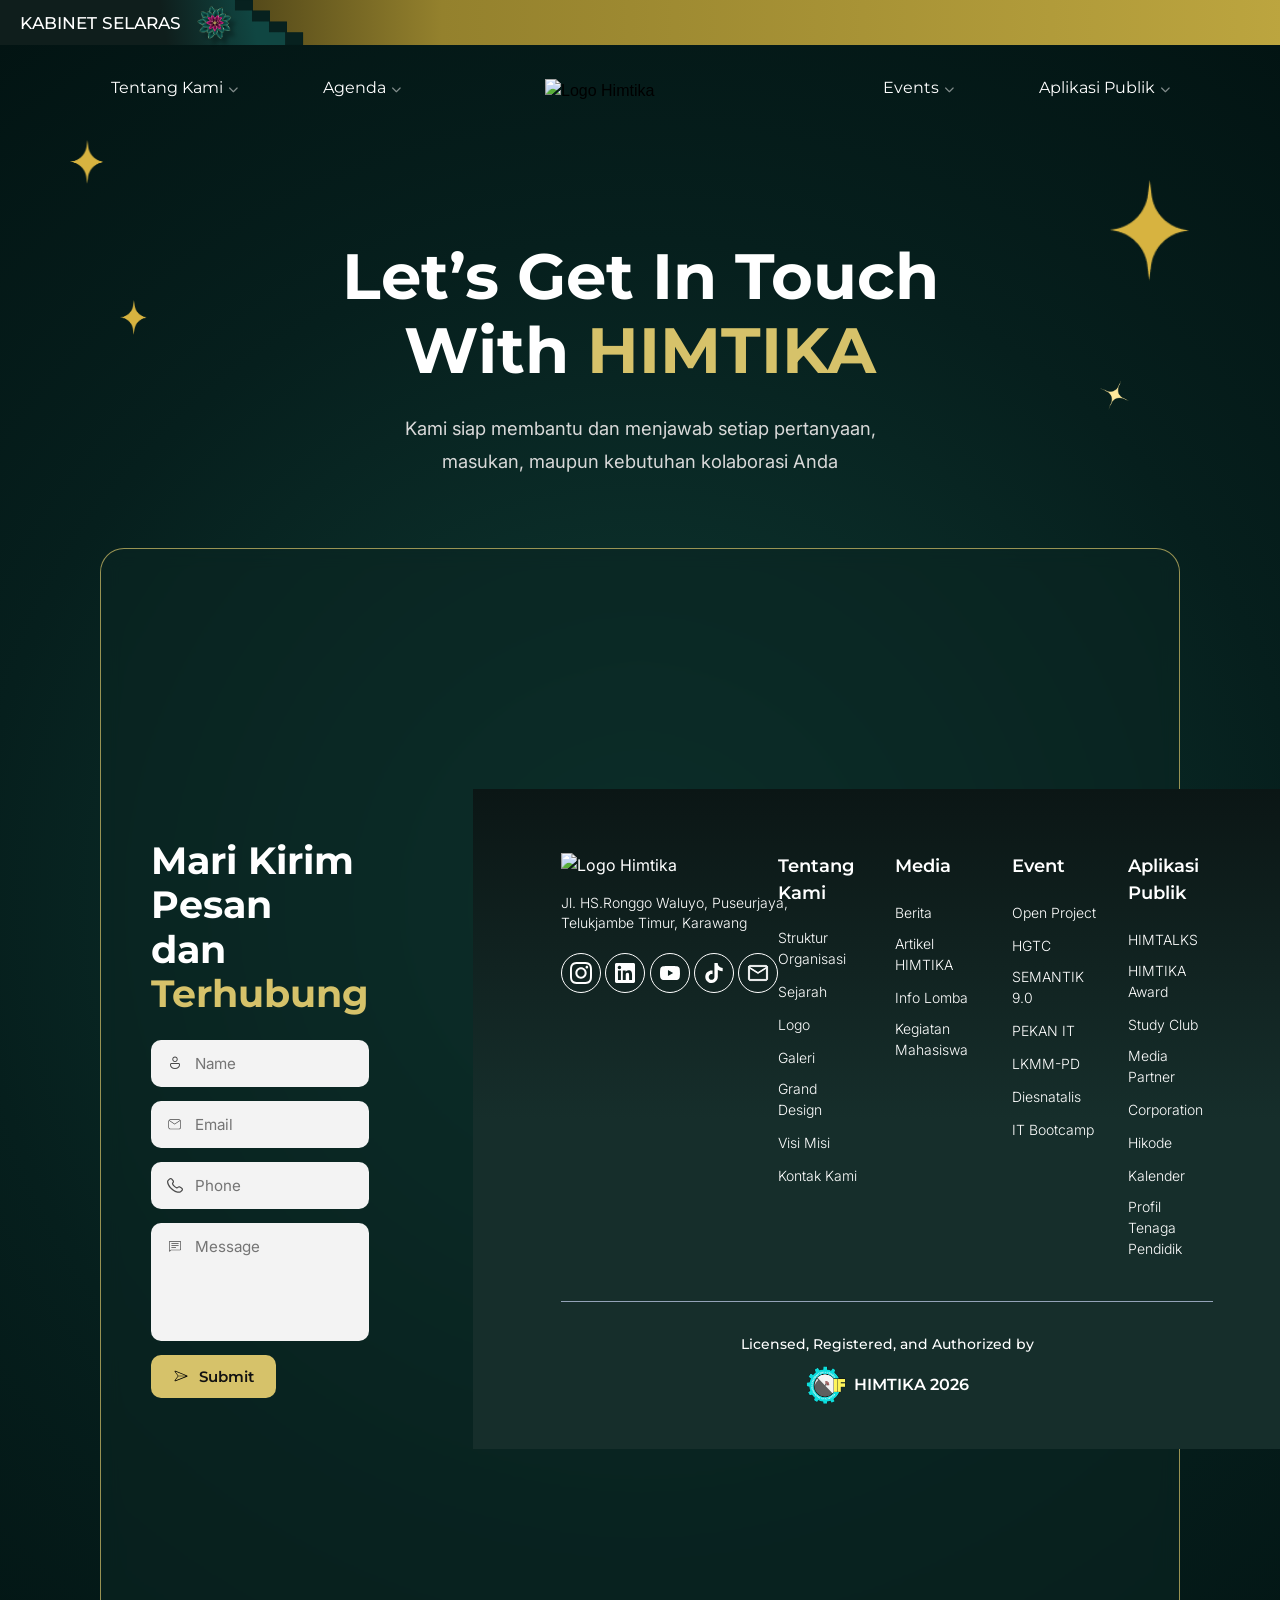
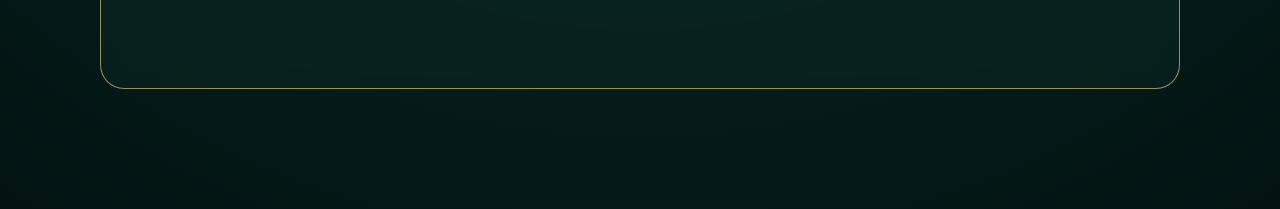
==== commit ec832f94: "Update index.html" ====
--- a/Contact-Us/index.html
+++ b/Contact-Us/index.html
@@ -224,72 +224,109 @@
       <!-- form -->
       <div class="contact-form">
 
-        <h2>
-          Mari Kirim Pesan <br>
-          dan <span>Terhubung</span>
-        </h2>
-
-        <!-- FORM TETAP SAMA VISUALNYA, CUMA DITAMBAH ID + NAME -->
-        <form id="contactForm" method="">
-
-          <div class="input-box">
-            <img src="assets/nama.svg" alt="">
-            <input type="text" name="username" placeholder="Name">
-          </div>
-
-          <div class="input-box">
-            <img src="assets/email.svg" alt="">
-            <input type="email" name="email" placeholder="Email">
-          </div>
-
-          <div class="input-box">
-            <img src="assets/phone.svg" alt="">
-            <input type="text" name="phone" placeholder="Phone">
-          </div>
-
-          <div class="input-box textarea-box">
-            <img src="assets/pesan.svg" alt="">
-            <textarea name="comment" placeholder="Message"></textarea>
-          </div>
-
-          <button type="submit">
-            <img src="assets/Pesawat.svg" alt="">
-            Submit
-          </button>
-
-        </form>
-
-      </div>
-
-    </div>
-
-  </div>
-</section>
-
-<!-- ONLY ADD SCRIPT (TIDAK SENTUH UI) -->
+  <h2>
+    Mari Kirim Pesan <br>
+    dan <span>Terhubung</span>
+  </h2>
+
+  <!-- FORM -->
+  <form id="contactForm">
+
+    <div class="input-box">
+      <img src="assets/nama.svg" alt="">
+      <input 
+        type="text" 
+        name="username" 
+        placeholder="Name"
+        required
+      >
+    </div>
+
+    <div class="input-box">
+      <img src="assets/email.svg" alt="">
+      <input 
+        type="email" 
+        name="email" 
+        placeholder="Email"
+        required
+      >
+    </div>
+
+    <div class="input-box">
+      <img src="assets/phone.svg" alt="">
+      <input 
+        type="text" 
+        name="phone" 
+        placeholder="Phone"
+        required
+      >
+    </div>
+
+    <div class="input-box textarea-box">
+      <img src="assets/pesan.svg" alt="">
+      <textarea 
+        name="comment" 
+        placeholder="Message"
+        required
+      ></textarea>
+    </div>
+
+    <button type="submit">
+      <img src="assets/Pesawat.svg" alt="">
+      Submit
+    </button>
+
+  </form>
+
+</div>
+
+<!-- SCRIPT -->
 <script>
-const scriptURL = "https://script.google.com/macros/s/AKfycbyoQOInEKuhytrSJQiJR6n3u-Tu2e714HyPl6Jo0d_sIv0jNWwjlyUCiAUloawFmO-I/exec";
+
+const scriptURL = "https://script.google.com/macros/s/AKfycbw0lP_WzkrDdeBs9kKPfJHXIrBNshVKgrFlRKU0kp48WZoc6UoUYA4YA1CZ3RuFzXOIKA/exec";
+
 const form = document.getElementById("contactForm");
 
-form.addEventListener("submit", e => {
+form.addEventListener("submit", async (e) => {
+
   e.preventDefault();
 
-  fetch(scriptURL, {
-    method: "POST",
-    body: new FormData(form)
-  })
-  .then(response => response.text())
-  .then(data => {
-    alert("Terkirim 🚀");
-    form.reset();
-  })
-  .catch(error => {
-    alert("Gagal 😢");
+  try {
+
+    const response = await fetch(scriptURL, {
+      method: "POST",
+      body: new FormData(form)
+    });
+
+    const result = await response.text();
+
+    console.log(result);
+
+    if(result.includes("SUCCESS")) {
+
+      alert("Terkirim 🚀");
+
+      form.reset();
+
+    } else {
+
+      alert("Gagal kirim 😢");
+
+      console.log(result);
+
+    }
+
+  } catch(error) {
+
     console.log(error);
-  });
+
+    alert("Error koneksi 😢");
+
+  }
+
 });
+
 </script>
-
 <!-- =========================================
      CONTACT PLATFORM SECTION
 ========================================= -->
@@ -612,4 +649,4 @@
     <script src="assets/js/script.js"></script>
 </body>
 
-</html>+</html>
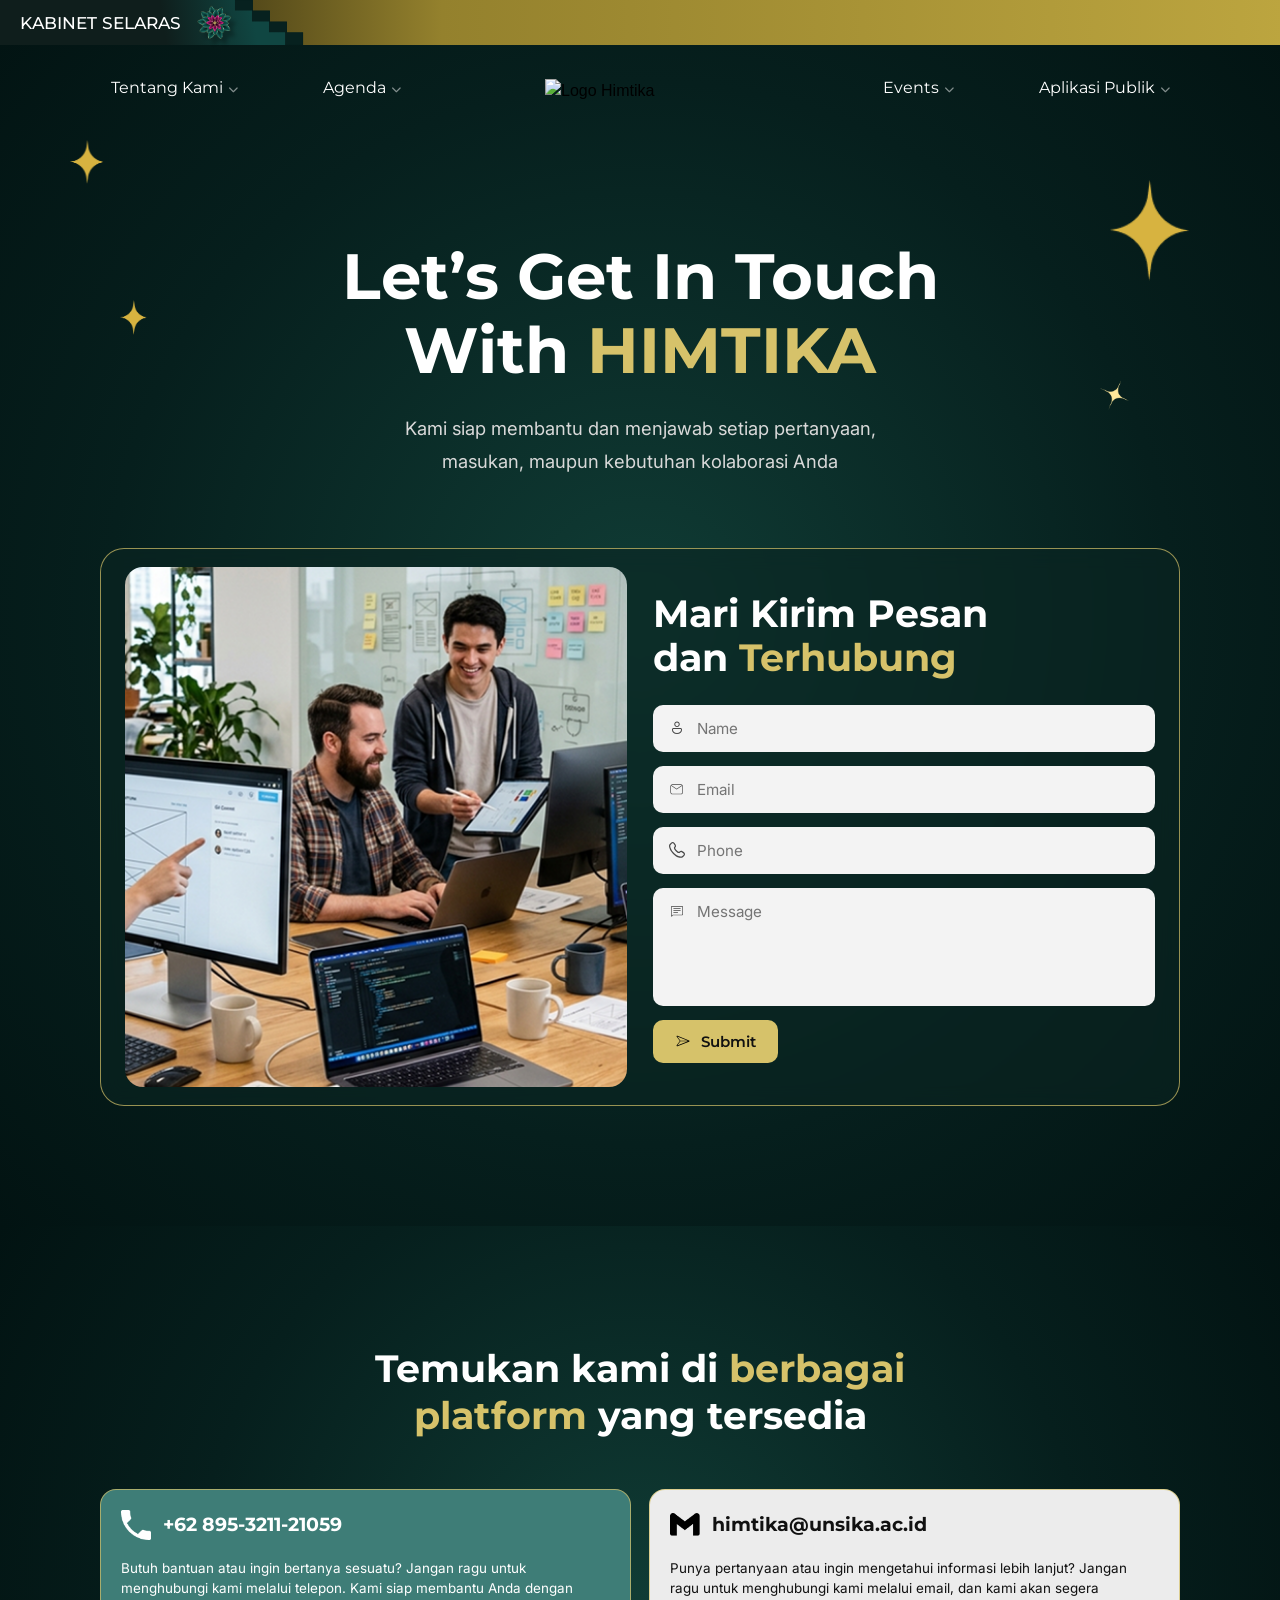
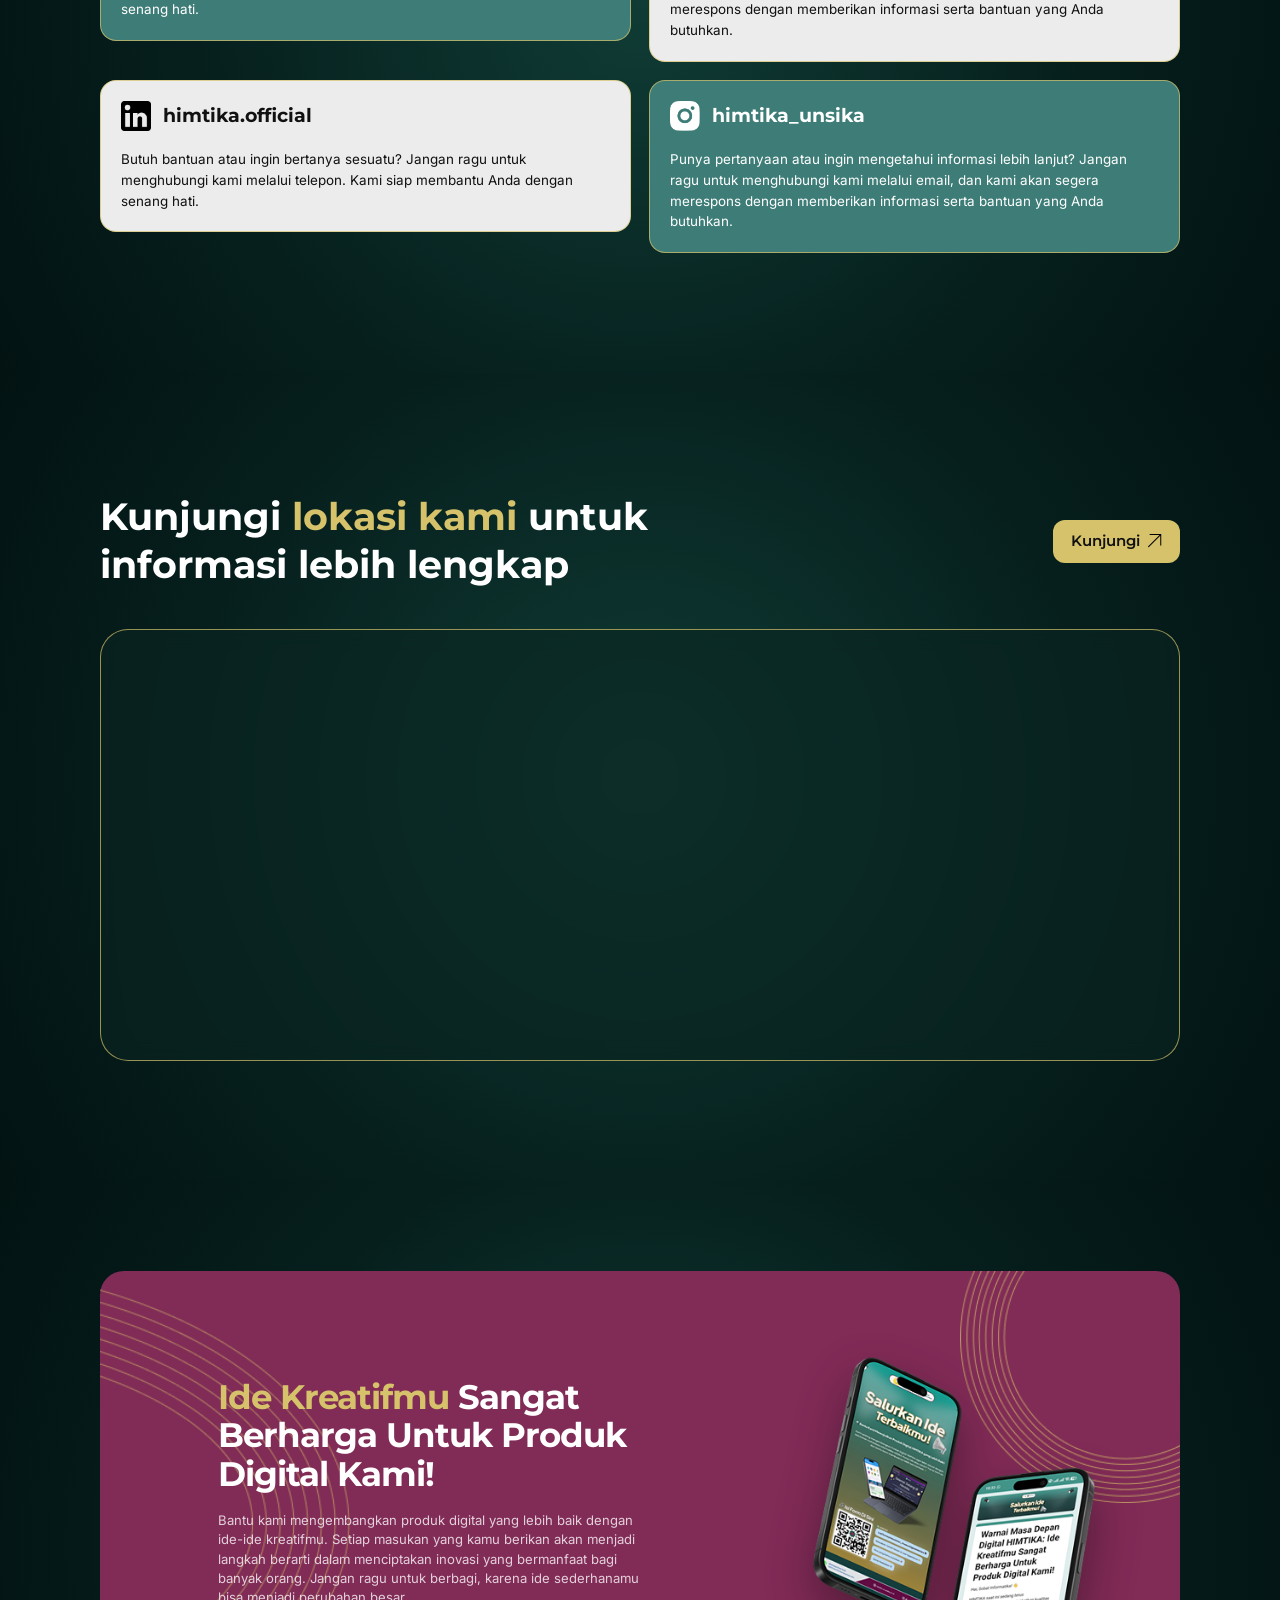
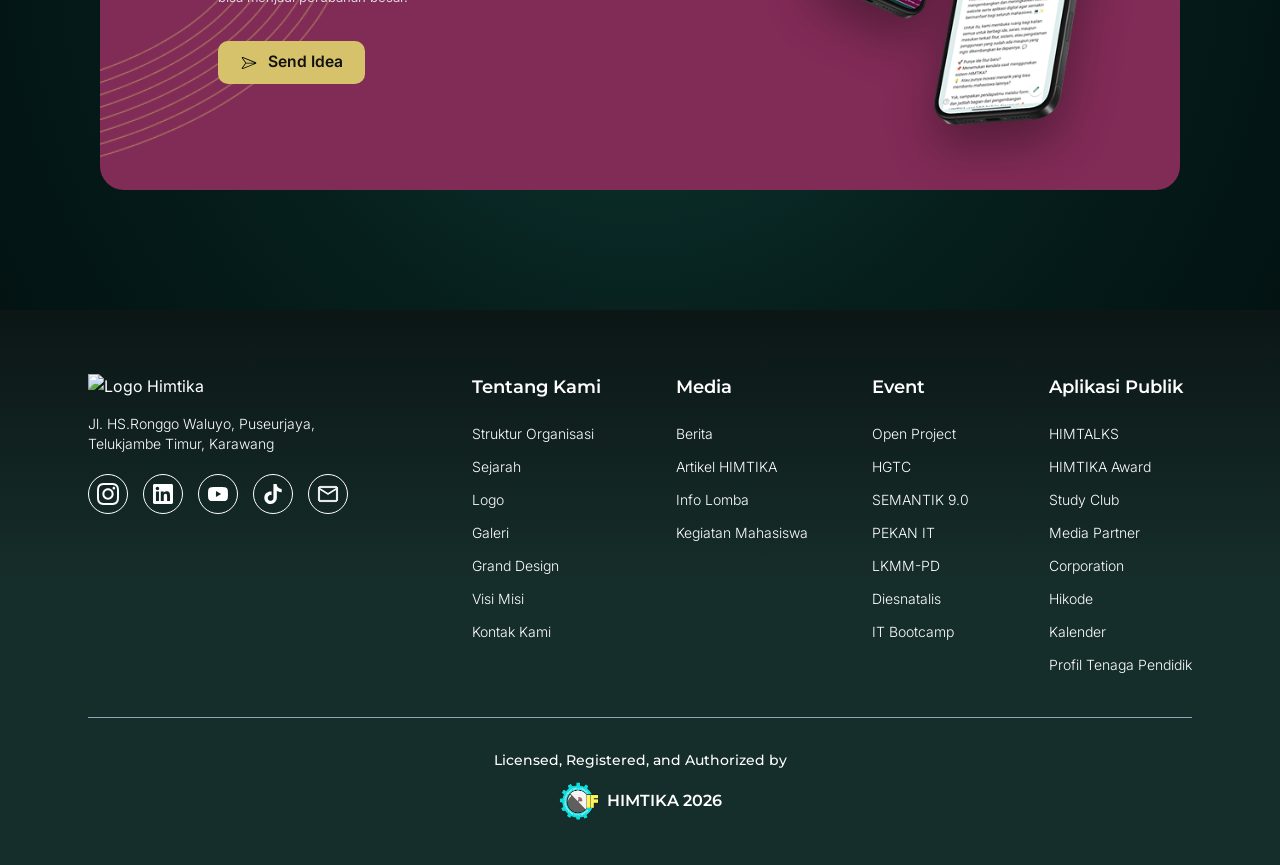
==== commit b08c2153: "Update index.html" ====
--- a/Contact-Us/index.html
+++ b/Contact-Us/index.html
@@ -224,109 +224,75 @@
       <!-- form -->
       <div class="contact-form">
 
-  <h2>
-    Mari Kirim Pesan <br>
-    dan <span>Terhubung</span>
-  </h2>
-
-  <!-- FORM -->
-  <form id="contactForm">
-
-    <div class="input-box">
-      <img src="assets/nama.svg" alt="">
-      <input 
-        type="text" 
-        name="username" 
-        placeholder="Name"
-        required
-      >
-    </div>
-
-    <div class="input-box">
-      <img src="assets/email.svg" alt="">
-      <input 
-        type="email" 
-        name="email" 
-        placeholder="Email"
-        required
-      >
-    </div>
-
-    <div class="input-box">
-      <img src="assets/phone.svg" alt="">
-      <input 
-        type="text" 
-        name="phone" 
-        placeholder="Phone"
-        required
-      >
-    </div>
-
-    <div class="input-box textarea-box">
-      <img src="assets/pesan.svg" alt="">
-      <textarea 
-        name="comment" 
-        placeholder="Message"
-        required
-      ></textarea>
-    </div>
-
-    <button type="submit">
-      <img src="assets/Pesawat.svg" alt="">
-      Submit
-    </button>
-
-  </form>
-
-</div>
-
-<!-- SCRIPT -->
+        <h2>
+          Mari Kirim Pesan <br>
+          dan <span>Terhubung</span>
+        </h2>
+
+        <!-- FORM TETAP SAMA VISUALNYA, CUMA DITAMBAH ID + NAME -->
+        <form id="contactForm" method="">
+
+          <div class="input-box">
+            <img src="assets/nama.svg" alt="">
+            <input type="text" name="username" placeholder="Name">
+          </div>
+
+          <div class="input-box">
+            <img src="assets/email.svg" alt="">
+            <input type="email" name="email" placeholder="Email">
+          </div>
+
+          <div class="input-box">
+            <img src="assets/phone.svg" alt="">
+            <input type="text" name="phone" placeholder="Phone">
+          </div>
+
+          <div class="input-box textarea-box">
+            <img src="assets/pesan.svg" alt="">
+            <textarea name="comment" placeholder="Message"></textarea>
+          </div>
+
+          <button type="submit">
+            <img src="assets/Pesawat.svg" alt="">
+            Submit
+          </button>
+
+        </form>
+
+      </div>
+
+    </div>
+
+  </div>
+</section>
+
+<!-- ONLY ADD SCRIPT (TIDAK SENTUH UI) -->
 <script>
-
 const scriptURL = "https://script.google.com/macros/s/AKfycbw0lP_WzkrDdeBs9kKPfJHXIrBNshVKgrFlRKU0kp48WZoc6UoUYA4YA1CZ3RuFzXOIKA/exec";
-
 const form = document.getElementById("contactForm");
 
-form.addEventListener("submit", async (e) => {
-
+form.addEventListener("submit", e => {
   e.preventDefault();
 
-  try {
-
-    const response = await fetch(scriptURL, {
-      method: "POST",
-      body: new FormData(form)
-    });
-
-    const result = await response.text();
-
-    console.log(result);
-
-    if(result.includes("SUCCESS")) {
-
-      alert("Terkirim 🚀");
-
-      form.reset();
-
-    } else {
-
-      alert("Gagal kirim 😢");
-
-      console.log(result);
-
-    }
-
-  } catch(error) {
-
-    console.log(error);
-
-    alert("Error koneksi 😢");
-
-  }
-
+  console.log("FORM SUBMIT TERPANGGIL");
+
+  fetch(scriptURL, {
+    method: "POST",
+    body: new FormData(form)
+  })
+  .then(async (res) => {
+    const text = await res.text();
+    console.log("RESPON:", text);
+    alert("Terkirim 🚀");
+    form.reset();
+  })
+  .catch(err => {
+    console.log("ERROR FETCH:", err);
+    alert("Gagal 😢 cek console");
+  });
 });
-
 </script>
+
 <!-- =========================================
      CONTACT PLATFORM SECTION
 ========================================= -->
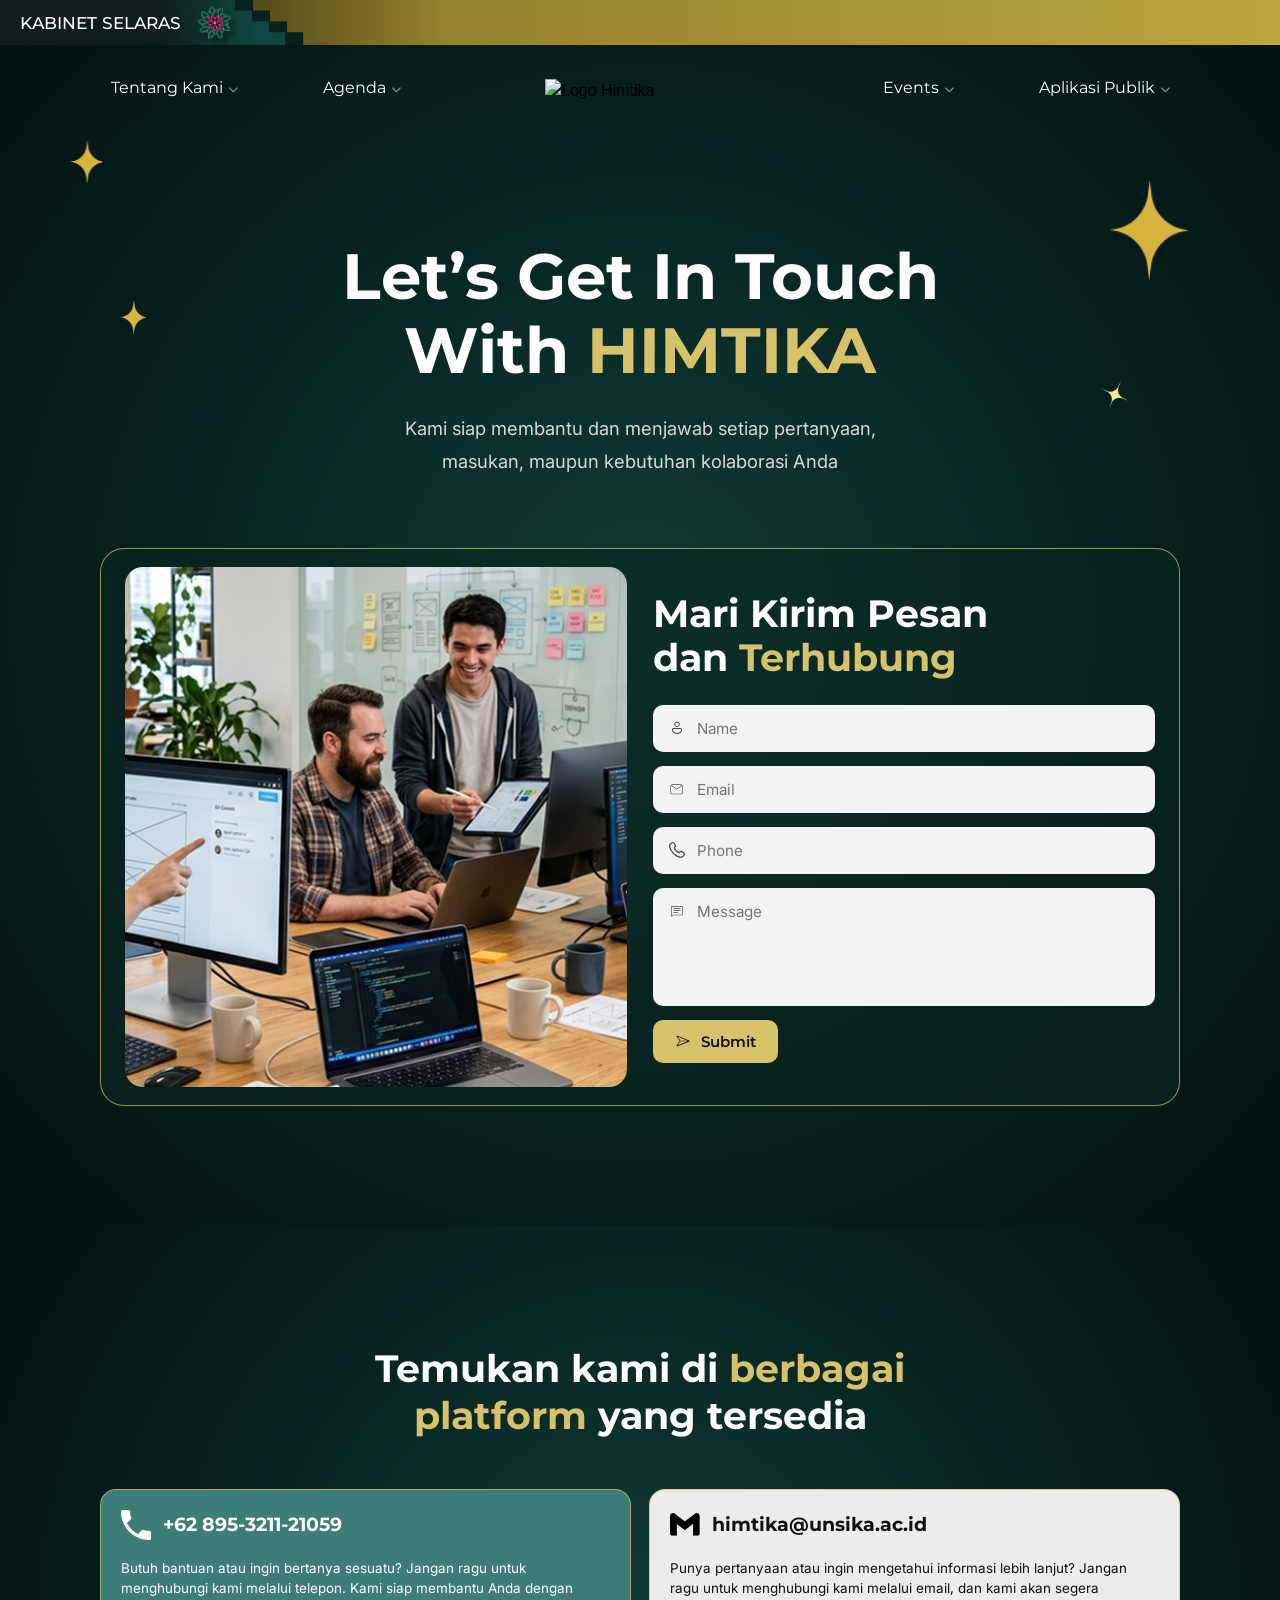
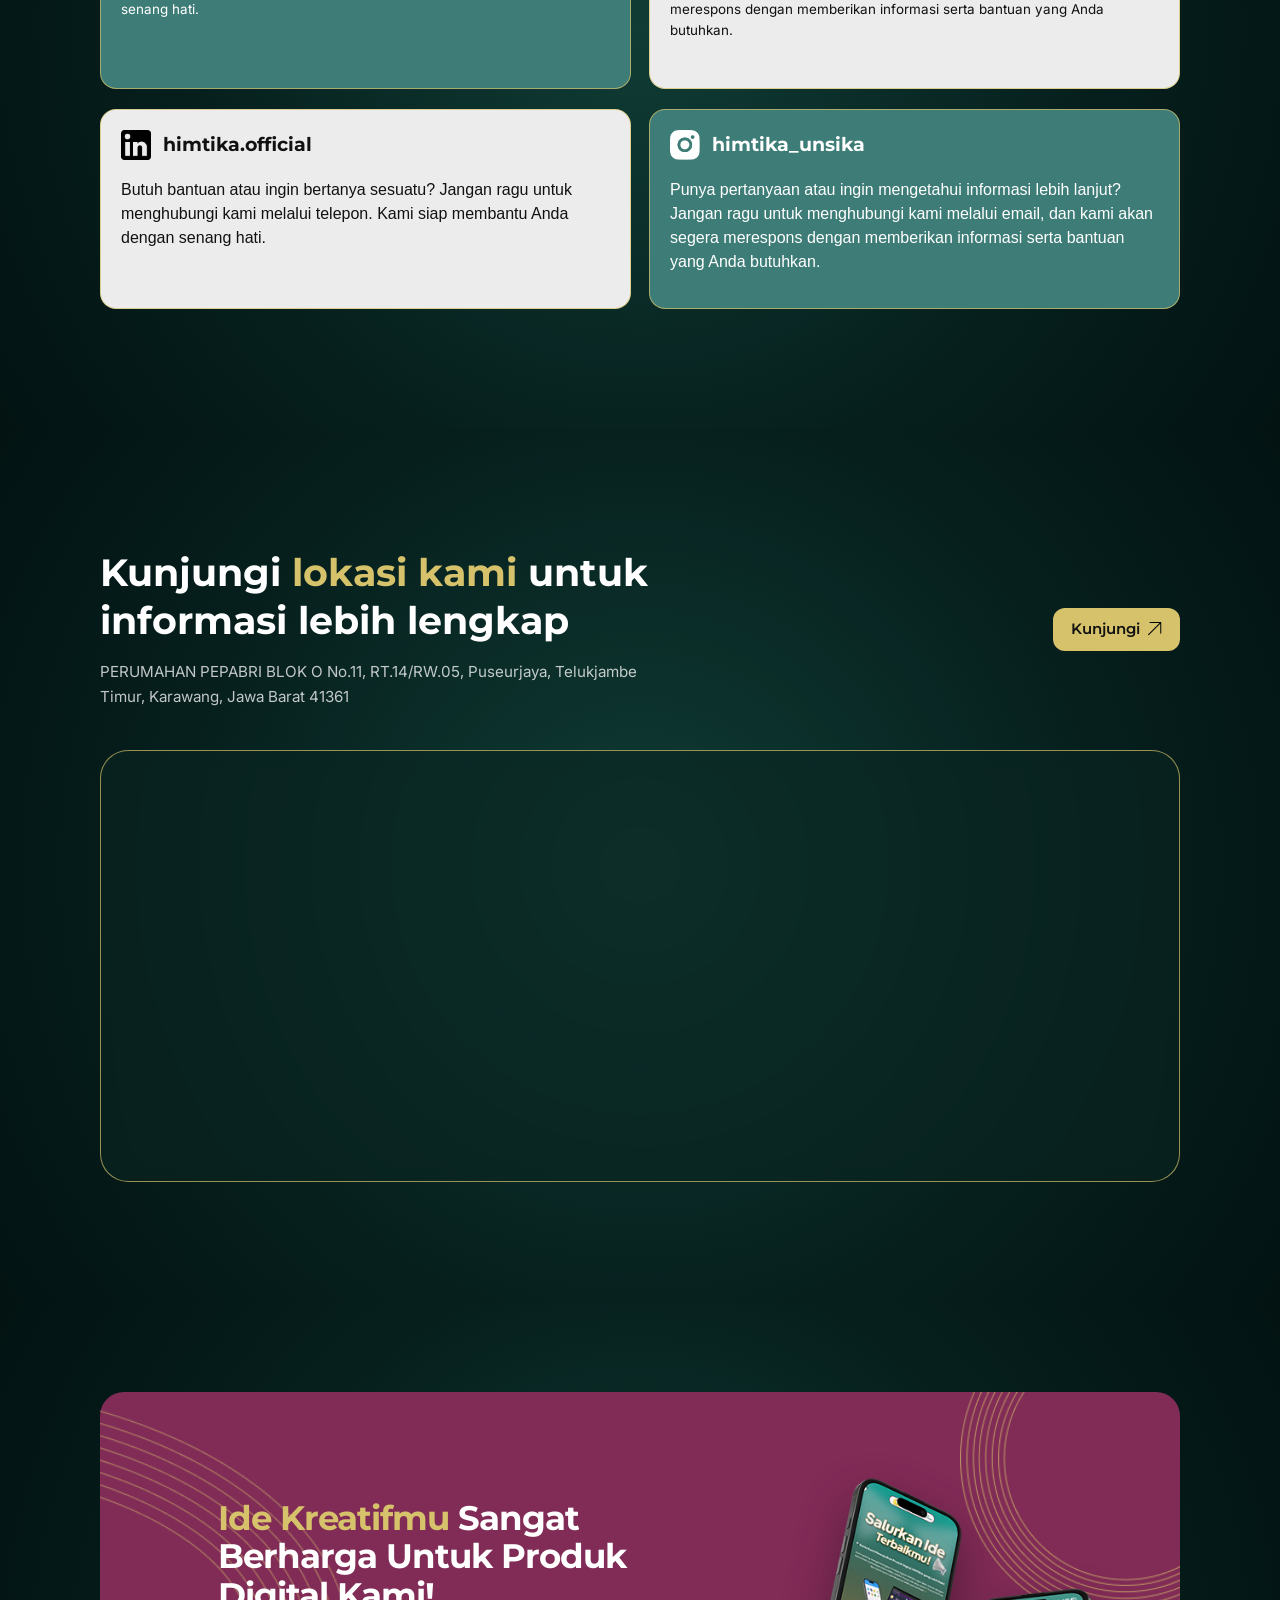
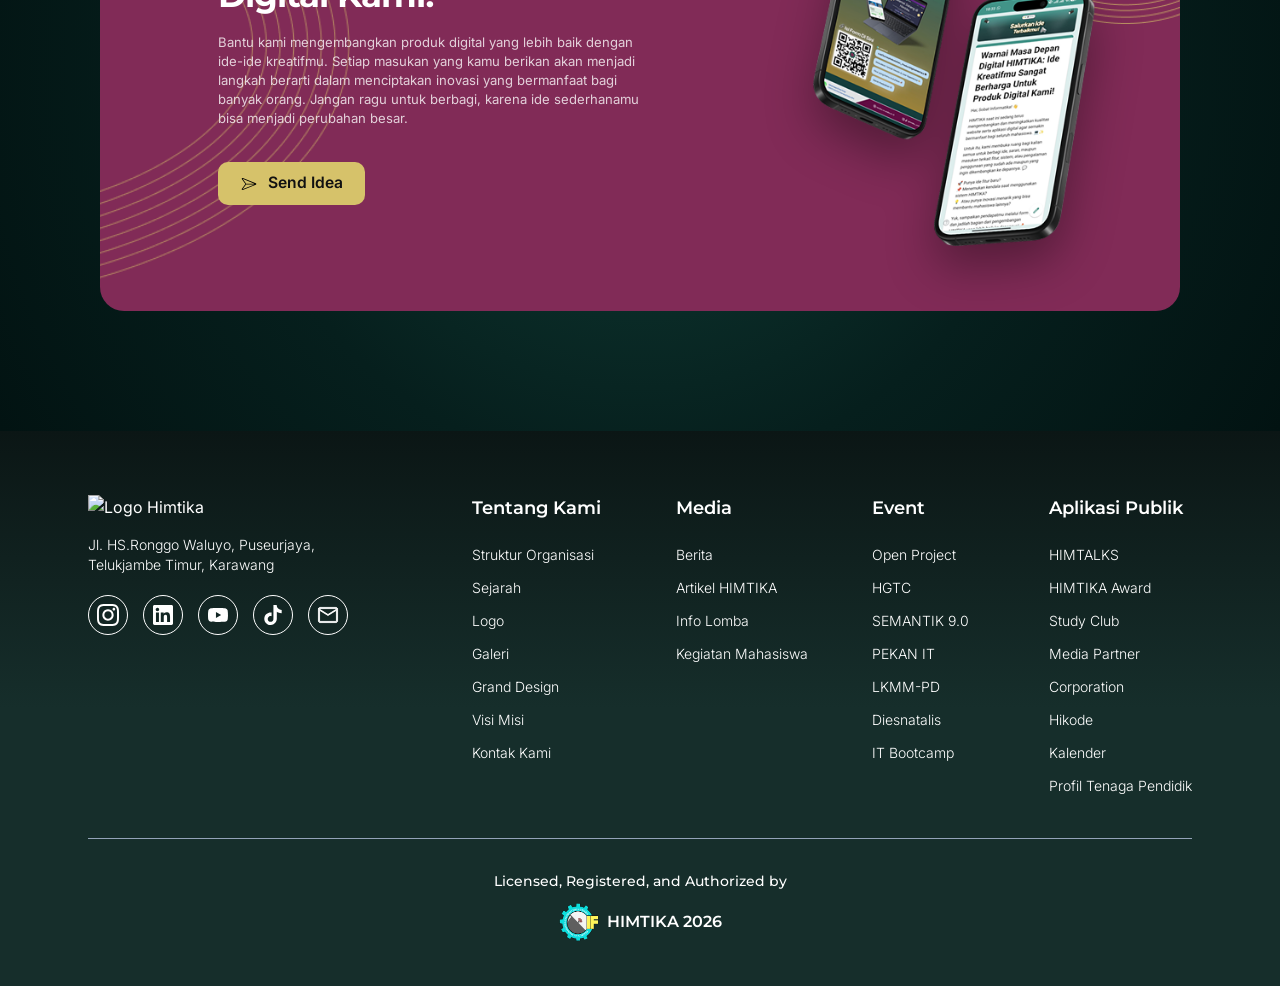
==== commit fbd88145: "fix responsive platform and maps section" ====
--- a/Contact-Us/index.html
+++ b/Contact-Us/index.html
@@ -357,16 +357,17 @@
     </div>
 
 </a>
-
+</div>
+<div class="grid">
     <!-- CARD 3 -->
     <a href="https://www.linkedin.com/company/himtikaofficial/"
        class="platform-link"
        target="_blank">
 
-        <div class="platform-card white-card">
+        <div class="platform-card1 white-card">
 
             <div class="platform-header">
-                <img src="assets/in.png" alt="">
+                <img src="assets/in.png" alt="" class="linkedin-icon">
                 <h3>himtika.official</h3>
             </div>
 
@@ -385,10 +386,10 @@
        class="platform-link"
        target="_blank">
 
-        <div class="platform-card green-card">
+        <div class="platform-card2 green-card">
 
             <div class="platform-header">
-                <img src="assets/ig.png" alt="">
+                <img src="assets/ig.png" alt="" class="ig-icon">
                 <h3>himtika_unsika</h3>
             </div>
 
@@ -413,24 +414,34 @@
 ========================================= -->
 
 <section class="maps-section">
-
-    <div class="auto-container">
-
-        <!-- TOP -->
-        <div class="maps-top">
-
-            <h2>
-                Kunjungi <span>lokasi kami</span> untuk <br>
-                informasi lebih lengkap
-            </h2>
-
-            <a href="https://maps.app.goo.gl/P3UYVWmLbXUGAi846" class="maps-button">
-                Kunjungi
-                <img src="assets/arrow.png" alt="">
-            </a>
-
-        </div>
-
+<div class="maps-top">
+
+    <div class="maps-text">
+
+        <h2>
+            Kunjungi <span>lokasi kami</span> untuk 
+            informasi lebih lengkap
+        </h2>
+
+        <p>
+            PERUMAHAN PEPABRI BLOK O No.11, RT.14/RW.05,
+            Puseurjaya, Telukjambe Timur, Karawang,
+            Jawa Barat 41361
+        </p>
+
+    </div>
+
+    <a href="https://maps.app.goo.gl/P3UYVWmLbXUGAi846"
+       class="maps-button">
+
+        Kunjungi
+
+        <img src="assets/arrow.png" alt="">
+
+    </a>
+
+</div>
+ 
         <!-- MAP -->
         <div class="card-maps">
 
--- a/Contact-Us/assets/css/style.css
+++ b/Contact-Us/assets/css/style.css
@@ -2043,23 +2043,29 @@
     display: grid;
     grid-template-columns: repeat(2, 1fr);
 
-    /* =========================
-       DIUBAH
-       gap diperkecil
-    ========================= */
     gap: 18px;
 }
 
+.grid{
+    max-width: 1080px;
+    margin: 0 auto;
+
+    display: grid;
+    grid-template-columns: repeat(2, 1fr);
+
+    gap: 18px;
+
+    /* CARD BAWAH NAIK */
+    margin-top: 20px;
+}
 /* =========================================
    CARD
 ========================================= */
 
-.platform-card{
-
-    /* =========================
-       DIUBAH
-       padding diperkecil
-    ========================= */
+.platform-card,
+.platform-card1,
+.platform-card2{
+
     padding: 20px;
 
     border-radius: 16px;
@@ -2067,7 +2073,13 @@
     border: 1px solid rgba(214, 194, 106, 0.7);
 
     transition: 0.3s ease;
-	cursor: pointer;
+
+    cursor: pointer;
+
+    min-height: 200px;
+
+    display: flex;
+    flex-direction: column;
 }
 
 /* =========================================
@@ -2189,14 +2201,53 @@
 
     .platform-grid{
         grid-template-columns: 1fr;
-    }
+        gap: 20px;
+    }
+
+    .grid{
+        grid-template-columns: 1fr;
+
+        /* JARAK CARD 2 & 3 */
+        margin-top: 20px;
+
+        gap: 20px;
+    }
+
+    /* MOBILE COLOR FIX */
+
+    .grid .white-card{
+        background: #3E7D77;
+    }
+
+    .grid .white-card h3,
+    .grid .white-card p{
+        color: white;
+    }
+
+    .grid .green-card{
+        background: #ECECEC;
+    }
+
+    .grid .green-card h3,
+    .grid .green-card p{
+        color: #111;
+    }
+.linkedin-icon{
+    filter: brightness(0) invert(1);
+}
+
+/* IG HITAM */
+
+.ig-icon{
+    filter: brightness(0);
+}
 
 }
 
 @media (max-width: 768px){
 
     .platform-section{
-        padding: 90px 0;
+        padding: 90px 14px;
     }
 
     .platform-title{
@@ -2280,7 +2331,19 @@
 
     max-width: 650px;
 }
-
+.maps-text p{
+    margin-top: 14px;
+
+    max-width: 560px;
+
+    font-family: "Inter", sans-serif;
+
+    font-size: 0.95rem;
+
+    line-height: 1.7;
+
+    color: rgba(255,255,255,0.75);
+}
 .maps-top h2 span{
     color: #D6C26A;
 }
@@ -2380,8 +2443,25 @@
         padding: 90px 0;
     }
 
+    .maps-top,
+    .card-maps{
+        width: calc(100% - 28px);
+    }
+
     .maps-top{
-        margin-bottom: 30px;
+        flex-direction: column;
+        align-items: flex-start;
+        gap: 20px;
+    }
+
+    .maps-top h2{
+        font-size: 2rem;
+        line-height: 1.3;
+    }
+
+    .maps-text p{
+        font-size: .85rem;
+        line-height: 1.7;
     }
 
     .maps-button{
@@ -2397,7 +2477,6 @@
     }
 
 }
-
 /* =========================================
    IDEA SECTION
 ========================================= */
@@ -2659,6 +2738,7 @@
 
         align-self: center;
     }
+
 }
 
 
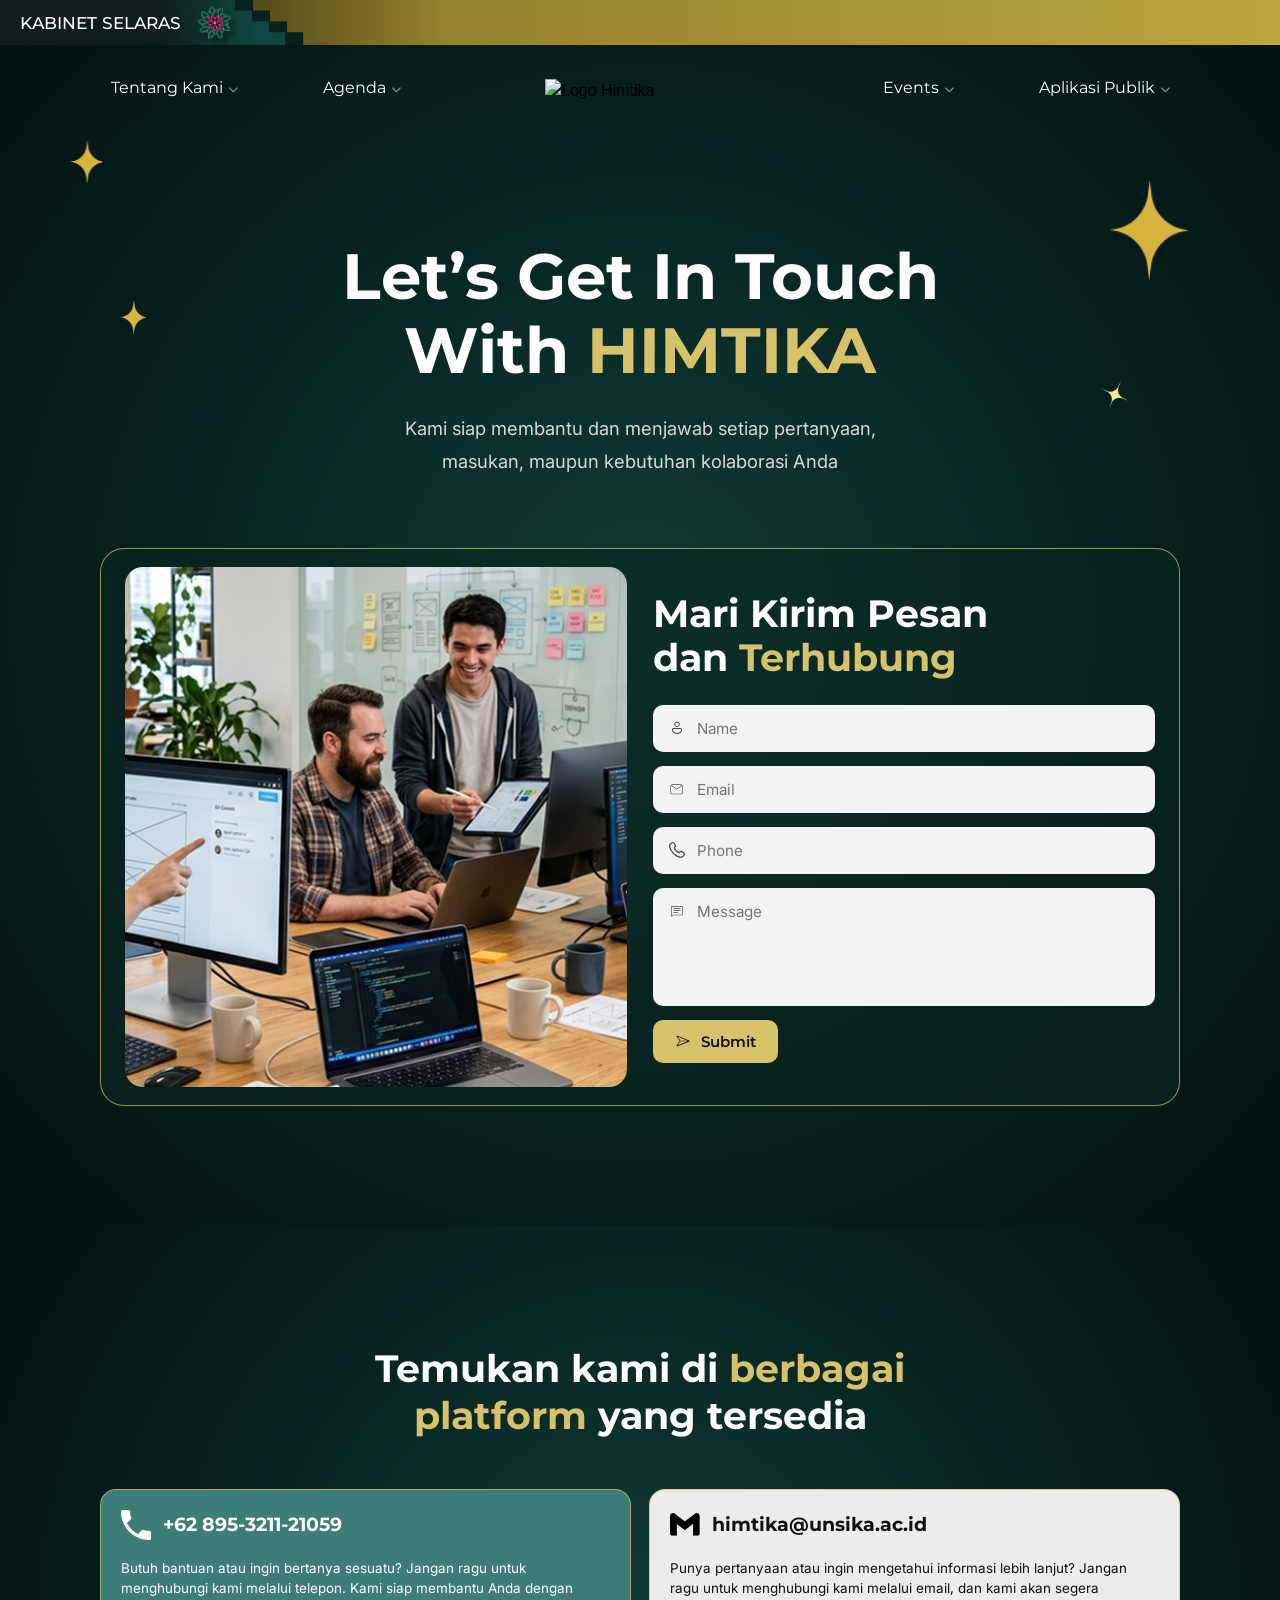
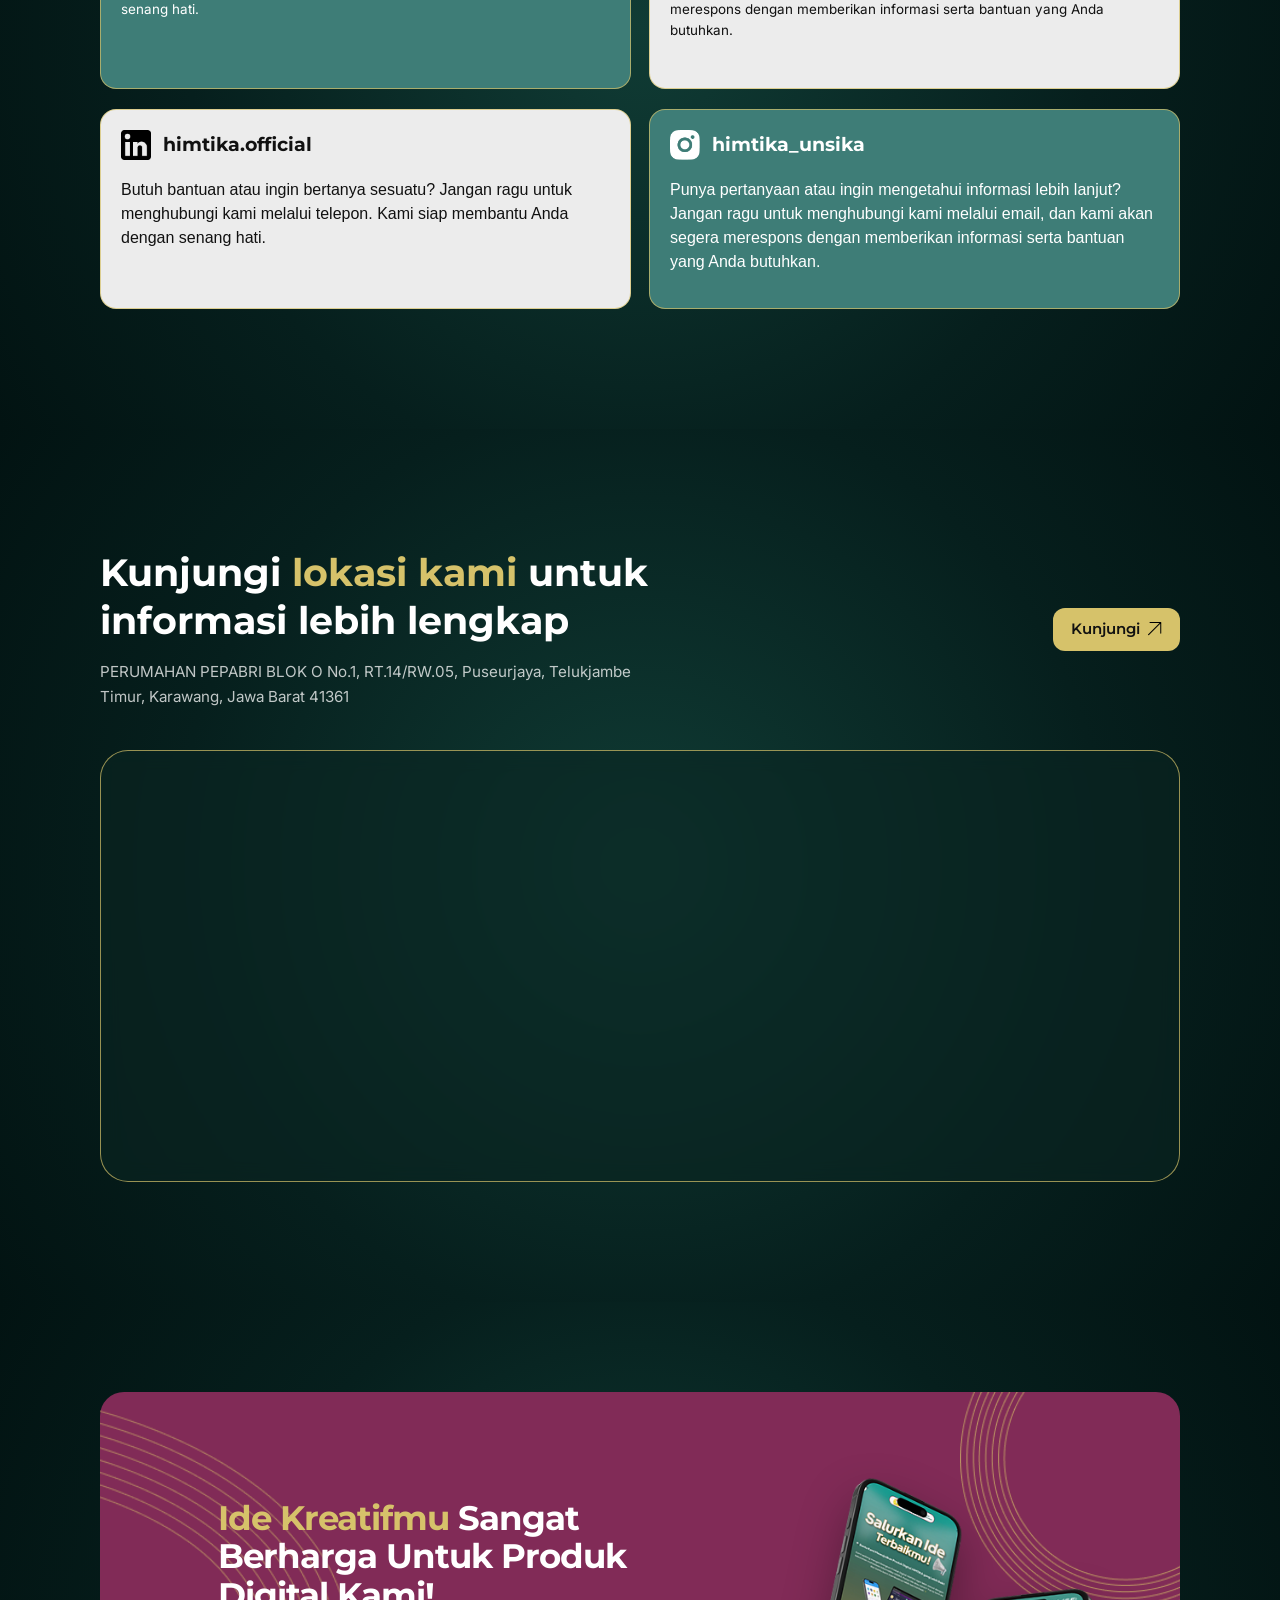
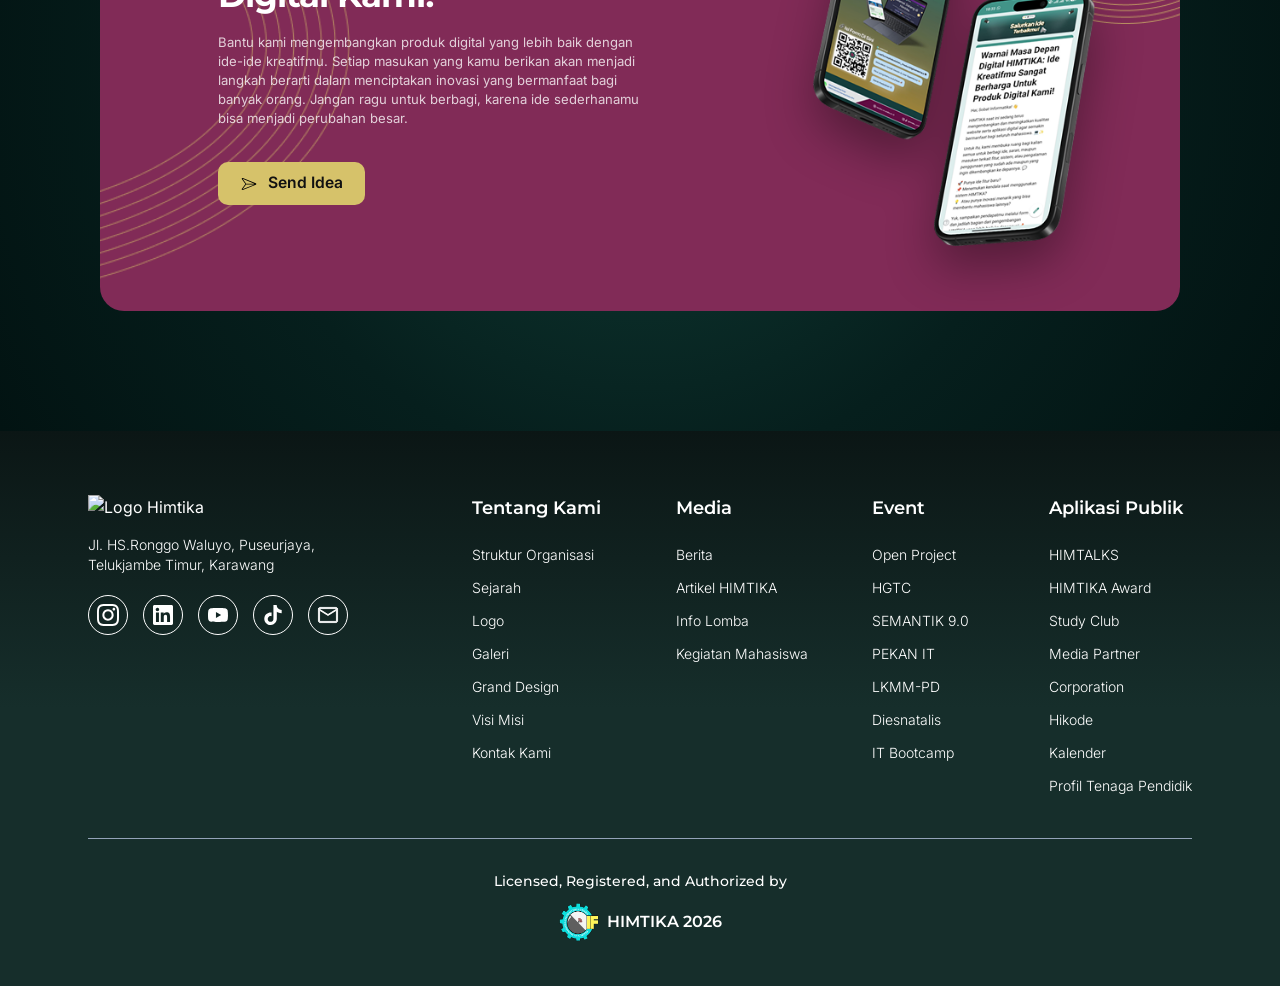
==== commit 0fb70884: "fix  maps section" ====
--- a/Contact-Us/index.html
+++ b/Contact-Us/index.html
@@ -424,7 +424,7 @@
         </h2>
 
         <p>
-            PERUMAHAN PEPABRI BLOK O No.11, RT.14/RW.05,
+            PERUMAHAN PEPABRI BLOK O No.1, RT.14/RW.05,
             Puseurjaya, Telukjambe Timur, Karawang,
             Jawa Barat 41361
         </p>
